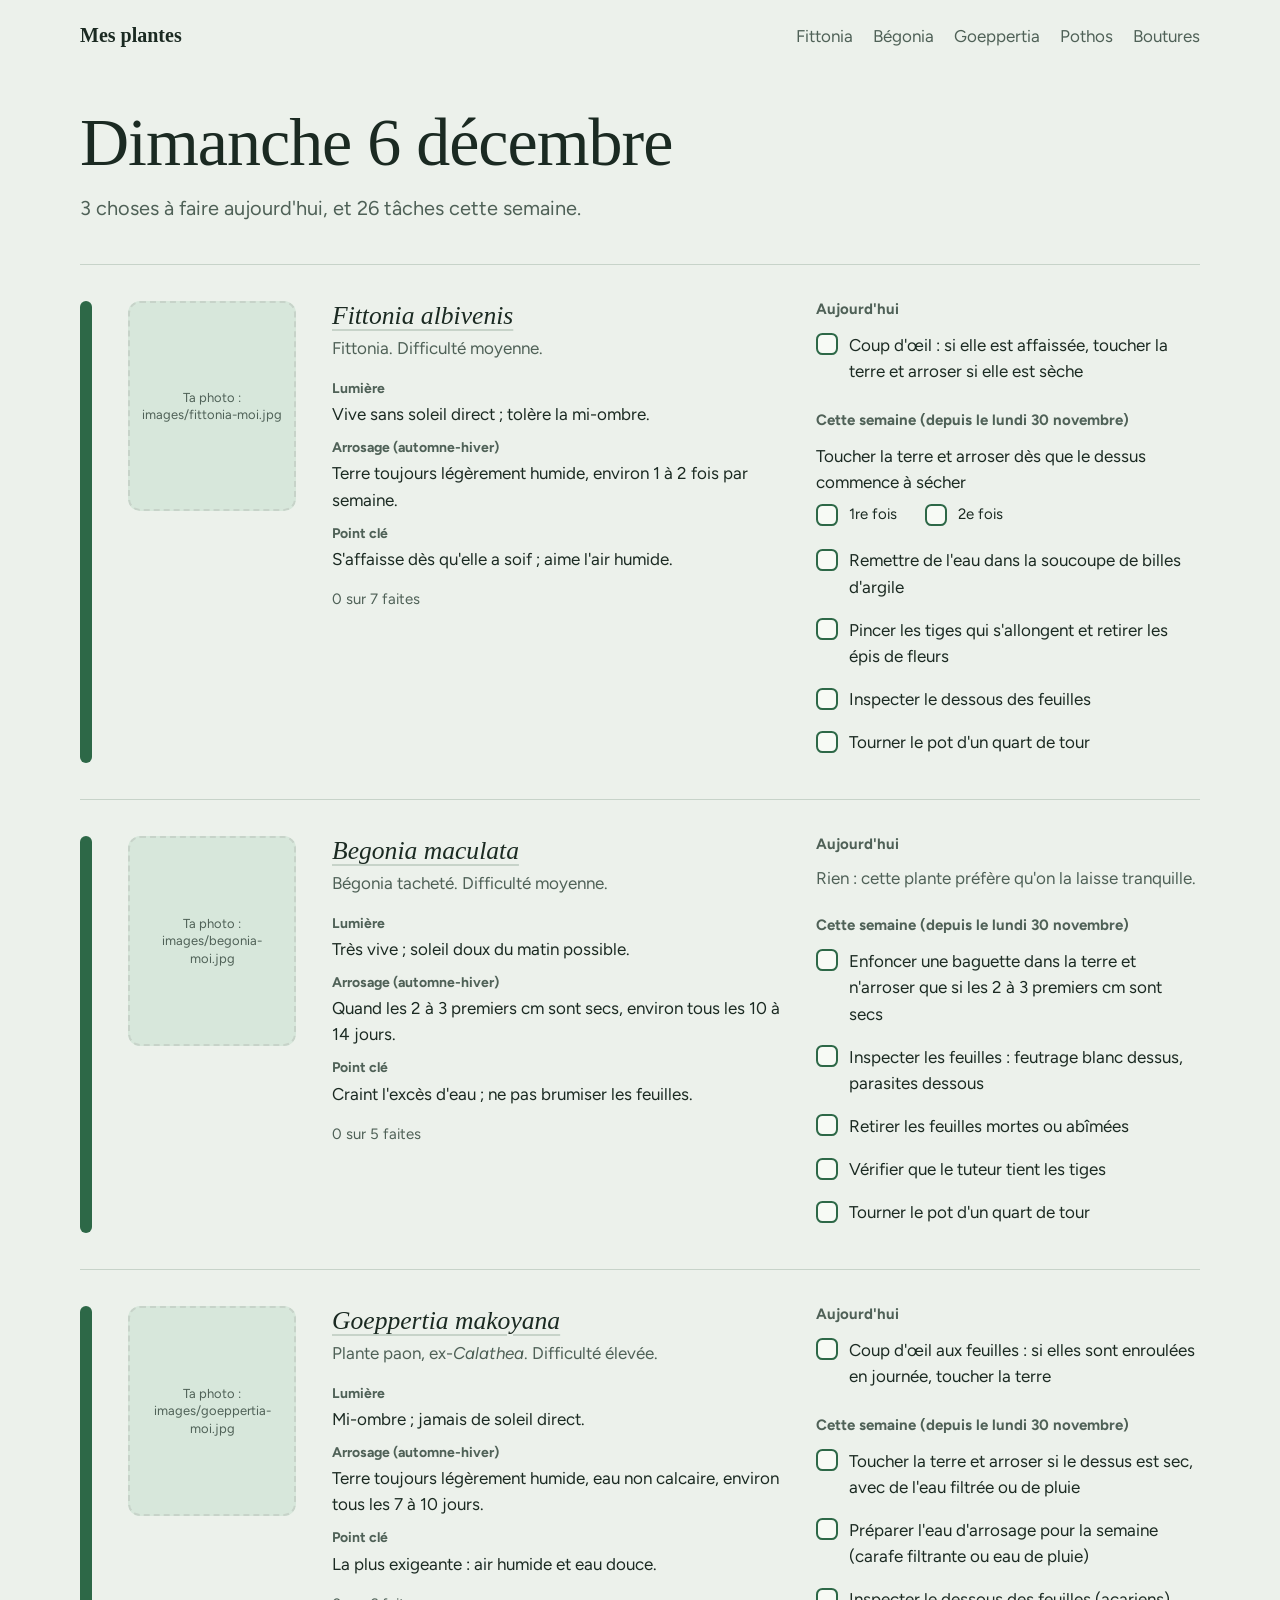
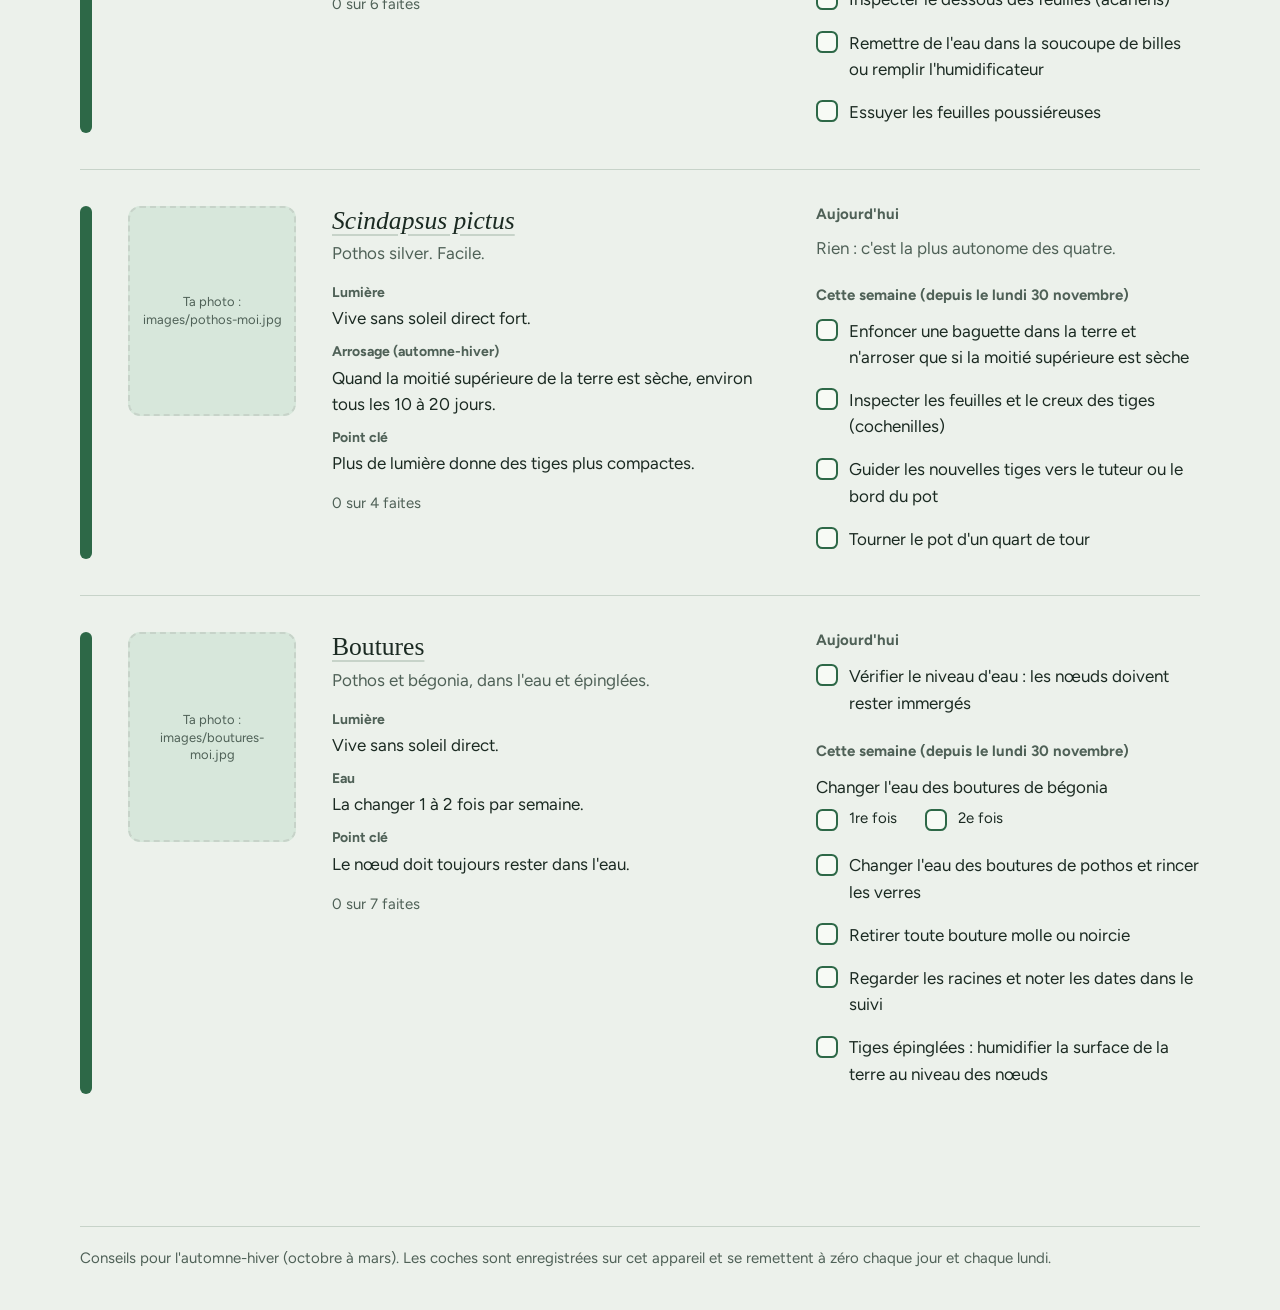
==== index.html @ 11775e87 "Add files via upload" ====
<!doctype html>
<html lang="fr">
<head>
  <meta charset="utf-8">
  <meta name="viewport" content="width=device-width, initial-scale=1">
  <title>Mes plantes</title>
  <meta name="description" content="Ce dont chaque plante a besoin, et ce qu'il y a à faire cette semaine.">
  <link rel="icon" href="favicon.svg" type="image/svg+xml">
  <link rel="preconnect" href="https://fonts.googleapis.com">
  <link rel="preconnect" href="https://fonts.gstatic.com" crossorigin>
  <link rel="stylesheet" href="https://fonts.googleapis.com/css2?family=Figtree:ital,wght@0,400;0,600;0,700;1,400family=Atkinson+Hyperlegible:ital,wght@0,400;0,700;1,400&family=Literatafamily=Literata:ital,opsz,wght@0,7..72,400..700;1,7..72,400..700&display=swap">
  <link rel="stylesheet" href="style.css">
</head>
<body>

  <header class="entete conteneur">
    <a class="marque" href="index.html">Mes plantes</a>
    <nav aria-label="Pages des plantes">
      <ul class="nav-plantes">
        <li><a href="fittonia.html">Fittonia</a></li>
        <li><a href="begonia.html">Bégonia</a></li>
        <li><a href="goeppertia.html">Goeppertia</a></li>
        <li><a href="pothos.html">Pothos</a></li>
        <li><a href="boutures.html">Boutures</a></li>
      </ul>
    </nav>
  </header>

  <main class="conteneur">

    <section class="aujourdhui" aria-labelledby="titre-jour">
      <h1 id="titre-jour" data-date>Aujourd'hui</h1>
      <p class="resume" data-resume>Ce dont chaque plante a besoin, et ce qu'il y a à faire cette semaine.</p>
      <p class="alerte-stockage" data-alerte-stockage hidden>
        Ce navigateur n'enregistre pas les coches : elles disparaîtront si tu recharges la page.
        Vérifie que tu n'es pas en navigation privée.
      </p>
    </section>

    <ol class="lignes" aria-label="Mes plantes">

      <!-- ===== Fittonia ===== -->
      <li class="ligne" id="fittonia">
        <div class="motif motif-fittonia" aria-hidden="true"></div>
        <figure class="photo ligne-photo">
          <div class="cadre" data-vide="Ta photo : images/fittonia-moi.jpg">
            <img src="images/fittonia-moi.jpg" alt="Ma Fittonia" loading="lazy"
                 onerror="if(!this.dataset.essai){this.dataset.essai='1';this.src='images/fittonia-internet.jpg';}else{this.closest('figure').classList.add('vide');}">
          </div>
        </figure>
        <div class="ligne-infos">
          <h2><a href="fittonia.html"><i>Fittonia albivenis</i></a></h2>
          <p class="ligne-sous-titre">Fittonia. Difficulté moyenne.</p>
          <dl class="consignes">
            <div><dt>Lumière</dt><dd>Vive sans soleil direct ; tolère la mi-ombre.</dd></div>
            <div><dt>Arrosage (automne-hiver)</dt><dd>Terre toujours légèrement humide, environ 1 à 2 fois par semaine.</dd></div>
            <div><dt>Point clé</dt><dd>S'affaisse dès qu'elle a soif ; aime l'air humide.</dd></div>
          </dl>
          <p class="ligne-progres" data-resume-plante="fittonia"></p>
        </div>
        <div class="ligne-taches" data-taches="fittonia" data-niveau="3"></div>
      </li>

      <!-- ===== Begonia maculata ===== -->
      <li class="ligne" id="begonia">
        <div class="motif motif-begonia" aria-hidden="true"></div>
        <figure class="photo ligne-photo">
          <div class="cadre" data-vide="Ta photo : images/begonia-moi.jpg">
            <img src="images/begonia-moi.jpg" alt="Mon Begonia maculata" loading="lazy"
                 onerror="if(!this.dataset.essai){this.dataset.essai='1';this.src='images/begonia-internet.jpg';}else{this.closest('figure').classList.add('vide');}">
          </div>
        </figure>
        <div class="ligne-infos">
          <h2><a href="begonia.html"><i>Begonia maculata</i></a></h2>
          <p class="ligne-sous-titre">Bégonia tacheté. Difficulté moyenne.</p>
          <dl class="consignes">
            <div><dt>Lumière</dt><dd>Très vive ; soleil doux du matin possible.</dd></div>
            <div><dt>Arrosage (automne-hiver)</dt><dd>Quand les 2 à 3 premiers cm sont secs, environ tous les 10 à 14 jours.</dd></div>
            <div><dt>Point clé</dt><dd>Craint l'excès d'eau ; ne pas brumiser les feuilles.</dd></div>
          </dl>
          <p class="ligne-progres" data-resume-plante="begonia"></p>
        </div>
        <div class="ligne-taches" data-taches="begonia" data-niveau="3"></div>
      </li>

      <!-- ===== Goeppertia makoyana ===== -->
      <li class="ligne" id="goeppertia">
        <div class="motif motif-goeppertia" aria-hidden="true"></div>
        <figure class="photo ligne-photo">
          <div class="cadre" data-vide="Ta photo : images/goeppertia-moi.jpg">
            <img src="images/goeppertia-moi.jpg" alt="Ma Goeppertia makoyana" loading="lazy"
                 onerror="if(!this.dataset.essai){this.dataset.essai='1';this.src='images/goeppertia-internet.jpg';}else{this.closest('figure').classList.add('vide');}">
          </div>
        </figure>
        <div class="ligne-infos">
          <h2><a href="goeppertia.html"><i>Goeppertia makoyana</i></a></h2>
          <p class="ligne-sous-titre">Plante paon, ex-<i>Calathea</i>. Difficulté élevée.</p>
          <dl class="consignes">
            <div><dt>Lumière</dt><dd>Mi-ombre ; jamais de soleil direct.</dd></div>
            <div><dt>Arrosage (automne-hiver)</dt><dd>Terre toujours légèrement humide, eau non calcaire, environ tous les 7 à 10 jours.</dd></div>
            <div><dt>Point clé</dt><dd>La plus exigeante : air humide et eau douce.</dd></div>
          </dl>
          <p class="ligne-progres" data-resume-plante="goeppertia"></p>
        </div>
        <div class="ligne-taches" data-taches="goeppertia" data-niveau="3"></div>
      </li>

      <!-- ===== Pothos silver ===== -->
      <li class="ligne" id="pothos">
        <div class="motif motif-pothos" aria-hidden="true"></div>
        <figure class="photo ligne-photo">
          <div class="cadre" data-vide="Ta photo : images/pothos-moi.jpg">
            <img src="images/pothos-moi.jpg" alt="Mon pothos silver" loading="lazy"
                 onerror="if(!this.dataset.essai){this.dataset.essai='1';this.src='images/pothos-internet.jpg';}else{this.closest('figure').classList.add('vide');}">
          </div>
        </figure>
        <div class="ligne-infos">
          <h2><a href="pothos.html"><i>Scindapsus pictus</i></a></h2>
          <p class="ligne-sous-titre">Pothos silver. Facile.</p>
          <dl class="consignes">
            <div><dt>Lumière</dt><dd>Vive sans soleil direct fort.</dd></div>
            <div><dt>Arrosage (automne-hiver)</dt><dd>Quand la moitié supérieure de la terre est sèche, environ tous les 10 à 20 jours.</dd></div>
            <div><dt>Point clé</dt><dd>Plus de lumière donne des tiges plus compactes.</dd></div>
          </dl>
          <p class="ligne-progres" data-resume-plante="pothos"></p>
        </div>
        <div class="ligne-taches" data-taches="pothos" data-niveau="3"></div>
      </li>

      <!-- ===== Boutures ===== -->
      <li class="ligne" id="boutures">
        <div class="motif motif-boutures" aria-hidden="true"></div>
        <figure class="photo ligne-photo">
          <div class="cadre" data-vide="Ta photo : images/boutures-moi.jpg">
            <img src="images/boutures-moi.jpg" alt="Mes boutures dans l'eau" loading="lazy"
                 onerror="this.closest('figure').classList.add('vide');">
          </div>
        </figure>
        <div class="ligne-infos">
          <h2><a href="boutures.html">Boutures</a></h2>
          <p class="ligne-sous-titre">Pothos et bégonia, dans l'eau et épinglées.</p>
          <dl class="consignes">
            <div><dt>Lumière</dt><dd>Vive sans soleil direct.</dd></div>
            <div><dt>Eau</dt><dd>La changer 1 à 2 fois par semaine.</dd></div>
            <div><dt>Point clé</dt><dd>Le nœud doit toujours rester dans l'eau.</dd></div>
          </dl>
          <p class="ligne-progres" data-resume-plante="boutures"></p>
        </div>
        <div class="ligne-taches" data-taches="boutures" data-niveau="3"></div>
      </li>

    </ol>

    <footer class="pied">
      Conseils pour l'automne-hiver (octobre à mars). Les coches sont enregistrées sur cet appareil
      et se remettent à zéro chaque jour et chaque lundi.
    </footer>
  </main>

  <script src="taches.js"></script>
  <script src="app.js"></script>
</body>
</html>
---- style.css ----
/* ==========================================================
   Mes plantes — feuille de style commune à toutes les pages
   ========================================================== */

*,
*::before,
*::after {
  box-sizing: border-box;
}

:root {
  --fond: #ecf1eb;
  --surface: #f7faf5;
  --encre: #1b2a22;
  --encre-douce: #4f6157;
  --ligne: #c7d3c9;
  --feuille: #2d6847;
  --feuille-pale: #d7e7db;
  --alerte: #8a5d0b;
  --titre: "Literata", Georgia, "Times New Roman", serif;
  --texte: "Figtree", system-ui, -apple-system, "Segoe UI", sans-serif;
  --largeur: 74rem;
  color-scheme: light;
}

@media (prefers-color-scheme: dark) {
  :root {
    --fond: #111a15;
    --surface: #18231d;
    --encre: #e0e8e2;
    --encre-douce: #a2b3a8;
    --ligne: #2b3a31;
    --feuille: #82c59e;
    --feuille-pale: #1e3428;
    --alerte: #e2b65c;
    color-scheme: dark;
  }
}

html {
  -webkit-text-size-adjust: 100%;
}

body {
  margin: 0;
  background: var(--fond);
  color: var(--encre);
  font-family: var(--texte);
  font-size: 1.0625rem;
  line-height: 1.55;
}

img {
  display: block;
  max-width: 100%;
}

a {
  color: var(--feuille);
  text-underline-offset: 0.18em;
}

a:hover {
  text-decoration-thickness: 2px;
}

:focus-visible {
  outline: 3px solid var(--feuille);
  outline-offset: 3px;
  border-radius: 4px;
}

h1,
h2,
h3 {
  margin: 0;
  font-family: var(--titre);
  font-weight: 600;
  line-height: 1.15;
}

p {
  margin: 0;
}

.conteneur {
  max-width: var(--largeur);
  margin: 0 auto;
  padding: 0 1rem;
}

@media (min-width: 40rem) {
  .conteneur {
    padding: 0 2rem;
  }
}

.visuellement-cache {
  position: absolute;
  width: 1px;
  height: 1px;
  overflow: hidden;
  clip: rect(0 0 0 0);
  clip-path: inset(50%);
  white-space: nowrap;
}

/* ---------- Motifs de feuilles ---------- */

.motif {
  background-color: var(--feuille);
  background-repeat: repeat;
}

.motif-fittonia { background-image: url("motifs/fittonia.svg"); }
.motif-begonia { background-image: url("motifs/begonia.svg"); }
.motif-goeppertia { background-image: url("motifs/goeppertia.svg"); }
.motif-pothos { background-image: url("motifs/pothos.svg"); }
.motif-boutures { background-image: url("motifs/boutures.svg"); }

/* ---------- En-tête ---------- */

.entete {
  display: flex;
  flex-wrap: wrap;
  align-items: baseline;
  justify-content: space-between;
  gap: 0.75rem 2rem;
  padding-top: 1.25rem;
  padding-bottom: 1.25rem;
}

.marque {
  font-family: var(--titre);
  font-size: 1.25rem;
  font-weight: 600;
  color: var(--encre);
  text-decoration: none;
}

.nav-plantes {
  display: flex;
  flex-wrap: wrap;
  gap: 0.25rem 1.25rem;
  margin: 0;
  padding: 0;
  list-style: none;
}

.nav-plantes a {
  color: var(--encre-douce);
  text-decoration: none;
  padding: 0.25rem 0;
}

.nav-plantes a:hover {
  color: var(--encre);
  text-decoration: underline;
}

.nav-plantes a[aria-current="page"] {
  color: var(--encre);
  font-weight: 700;
  text-decoration: underline;
  text-decoration-color: var(--feuille);
  text-decoration-thickness: 2px;
}

/* ---------- Accueil : la journée ---------- */

.aujourdhui {
  padding: 2rem 0 2.5rem;
}

.aujourdhui h1 {
  font-size: clamp(2.4rem, 7vw, 4.25rem);
  font-weight: 500;
  letter-spacing: -0.015em;
}

.resume {
  max-width: 36rem;
  margin-top: 0.75rem;
  font-size: 1.25rem;
  color: var(--encre-douce);
}

.alerte-stockage {
  max-width: 40rem;
  margin-top: 1rem;
  color: var(--alerte);
}

/* ---------- Accueil : une ligne par plante ---------- */

.lignes {
  margin: 0;
  padding: 0 0 3rem;
  list-style: none;
}

.ligne {
  display: grid;
  grid-template-columns: 6.5rem minmax(0, 1fr);
  grid-template-areas:
    "motif motif"
    "photo infos"
    "taches taches";
  gap: 1rem 1.25rem;
  padding: 0 0 2.25rem;
}

.ligne + .ligne {
  padding-top: 0;
}

.ligne .motif {
  grid-area: motif;
  height: 0.9rem;
  border-radius: 0.3rem;
}

.ligne-photo {
  grid-area: photo;
  align-self: start;
}

.ligne-infos {
  grid-area: infos;
}

.ligne-taches {
  grid-area: taches;
}

.ligne h2 {
  font-size: 1.6rem;
  font-weight: 500;
}

.ligne h2 a {
  color: var(--encre);
  text-decoration-color: var(--ligne);
  text-decoration-thickness: 2px;
}

.ligne h2 a:hover {
  text-decoration-color: var(--feuille);
}

.ligne-sous-titre {
  margin-top: 0.3rem;
  color: var(--encre-douce);
}

.consignes {
  display: grid;
  gap: 0.6rem;
  margin: 1rem 0 0;
}

.consignes div {
  display: grid;
  gap: 0.1rem;
}

.consignes dt {
  font-size: 0.875rem;
  font-weight: 700;
  color: var(--encre-douce);
}

.consignes dd {
  margin: 0;
}

.ligne-progres {
  display: inline-block;
  margin-top: 1rem;
  font-size: 0.9375rem;
  color: var(--encre-douce);
}

.ligne-progres.est-complet {
  color: var(--feuille);
  font-weight: 700;
}

@media (min-width: 48rem) {
  .ligne {
    grid-template-columns: 0.75rem 9rem minmax(0, 1fr);
    grid-template-areas:
      "motif photo infos"
      "motif photo taches";
    gap: 1.25rem 1.75rem;
    padding: 2.25rem 0;
    border-top: 1px solid var(--ligne);
  }

  .ligne + .ligne {
    padding-top: 2.25rem;
  }

  .ligne .motif {
    height: auto;
    border-radius: 0.375rem;
  }
}

@media (min-width: 68rem) {
  .ligne {
    grid-template-columns: 0.75rem 10.5rem minmax(0, 1fr) minmax(19rem, 24rem);
    grid-template-areas: "motif photo infos taches";
    gap: 2.25rem;
  }

  .consignes {
    max-width: 34rem;
  }
}

/* ---------- Photos ---------- */

.photo {
  margin: 0;
}

.cadre {
  position: relative;
  overflow: hidden;
  aspect-ratio: 4 / 5;
  border-radius: 0.75rem;
  background: var(--feuille-pale);
}

.cadre img {
  width: 100%;
  height: 100%;
  object-fit: cover;
}

.photo.vide .cadre img {
  display: none;
}

.photo.vide .cadre::after {
  content: attr(data-vide);
  position: absolute;
  inset: 0;
  display: grid;
  place-items: center;
  padding: 0.75rem;
  border: 2px dashed var(--ligne);
  border-radius: inherit;
  font-size: 0.8125rem;
  line-height: 1.35;
  text-align: center;
  color: var(--encre-douce);
  overflow-wrap: anywhere;
}

.photo figcaption {
  margin-top: 0.5rem;
  font-size: 0.875rem;
  color: var(--encre-douce);
}

.photo.vide .credit {
  display: none;
}

/* ---------- Todo lists ---------- */

.taches-groupe + .taches-groupe {
  margin-top: 1.25rem;
}

.taches-titre {
  margin-bottom: 0.4rem;
  font-family: var(--texte);
  font-size: 0.9375rem;
  font-weight: 700;
  color: var(--encre-douce);
}

.taches-vide {
  padding: 0.35rem 0;
  color: var(--encre-douce);
}

.taches-liste {
  display: grid;
  gap: 0.15rem;
  margin: 0;
  padding: 0;
  list-style: none;
}

.tache {
  position: relative;
  display: flex;
  align-items: flex-start;
  gap: 0.7rem;
  margin: 0 -0.5rem;
  padding: 0.45rem 0.5rem;
  border-radius: 0.5rem;
  cursor: pointer;
}

.tache:hover {
  background: var(--feuille-pale);
}

.tache input {
  position: absolute;
  opacity: 0;
  width: 1px;
  height: 1px;
  margin: 0;
}

.case {
  flex: none;
  display: grid;
  place-items: center;
  width: 1.375rem;
  height: 1.375rem;
  margin-top: 0.08rem;
  border: 2px solid var(--feuille);
  border-radius: 0.4rem;
  background: var(--surface);
  transition: background-color 0.15s ease;
}

.case::after {
  content: "";
  width: 0.375rem;
  height: 0.7rem;
  margin-top: -0.15rem;
  border: solid var(--surface);
  border-width: 0 0.17rem 0.17rem 0;
  transform: rotate(45deg) scale(0);
  transition: transform 0.15s ease;
}

.tache input:checked + .case {
  background: var(--feuille);
}

.tache input:checked + .case::after {
  transform: rotate(45deg) scale(1);
}

.tache input:focus-visible + .case {
  outline: 3px solid var(--feuille);
  outline-offset: 2px;
}

.tache input:checked ~ .tache-texte {
  color: var(--encre-douce);
  text-decoration: line-through;
  text-decoration-color: var(--feuille);
}

.tache-multiple {
  padding: 0.45rem 0;
}

.tache-multiple > .tache-texte {
  display: block;
}

.tache-fois {
  display: flex;
  flex-wrap: wrap;
  gap: 0.25rem 1.25rem;
  margin-top: 0.15rem;
}

.tache-pastille {
  margin: 0;
  padding: 0.3rem 0.5rem 0.3rem 0;
}

.tache-pastille .tache-texte {
  font-size: 0.9375rem;
}

/* ---------- Page d'une plante ---------- */

.bandeau {
  height: clamp(4.5rem, 12vw, 8rem);
}

.titre-plante {
  padding: 2rem 0 2rem;
}

.titre-plante h1 {
  font-size: clamp(2.25rem, 6.5vw, 3.75rem);
  font-weight: 500;
  letter-spacing: -0.015em;
}

.nom-commun {
  margin-top: 0.4rem;
  font-family: var(--titre);
  font-size: 1.3rem;
  color: var(--encre-douce);
}

.chapeau {
  max-width: 40rem;
  margin-top: 1rem;
  font-size: 1.1875rem;
}

.plante-haut {
  display: grid;
  gap: 2rem;
}

.plante-photos {
  display: grid;
  grid-template-columns: 1fr 1fr;
  gap: 1rem;
  align-self: start;
}

.plante-fiche {
  display: grid;
  gap: 2.25rem;
}

.plante-fiche h2,
.section h2 {
  font-size: 1.6rem;
  font-weight: 500;
}

.fiche {
  margin: 0.9rem 0 0;
}

.fiche div {
  display: grid;
  gap: 0.15rem;
  padding: 0.7rem 0;
  border-top: 1px solid var(--ligne);
}

.fiche dt {
  font-weight: 700;
  color: var(--encre-douce);
}

.fiche dd {
  margin: 0;
  max-width: 40rem;
}

@media (min-width: 40rem) {
  .fiche div {
    grid-template-columns: 9.5rem minmax(0, 1fr);
    gap: 1rem;
  }
}

@media (min-width: 60rem) {
  .plante-haut {
    grid-template-columns: minmax(0, 5fr) minmax(0, 7fr);
    gap: 3rem;
  }

  .plante-photos {
    position: sticky;
    top: 1.5rem;
    grid-template-columns: 1fr;
  }
}

.section {
  margin-top: 3.5rem;
}

.section-note {
  max-width: 40rem;
  margin-top: 0.4rem;
  color: var(--encre-douce);
}

.colonnes-taches {
  margin-top: 1.25rem;
}

@media (min-width: 48rem) {
  .colonnes-taches {
    display: grid;
    grid-template-columns: minmax(0, 1fr) minmax(0, 2fr);
    gap: 2.5rem;
  }

  .colonnes-taches .taches-groupe + .taches-groupe {
    margin-top: 0;
  }
}

/* ---------- Problèmes fréquents (toggle) ---------- */

.problemes {
  margin-top: 3.5rem;
  border-top: 1px solid var(--ligne);
  border-bottom: 1px solid var(--ligne);
}

.problemes summary {
  display: flex;
  align-items: center;
  justify-content: space-between;
  gap: 1rem;
  padding: 1.1rem 0;
  cursor: pointer;
  list-style: none;
}

.problemes summary::-webkit-details-marker {
  display: none;
}

.problemes summary h2 {
  font-size: 1.6rem;
  font-weight: 500;
}

.problemes-compte {
  color: var(--encre-douce);
  font-family: var(--texte);
  font-size: 1rem;
  font-weight: 400;
}

.chevron {
  flex: none;
  width: 0.75rem;
  height: 0.75rem;
  margin-right: 0.25rem;
  border: solid var(--encre);
  border-width: 0 2px 2px 0;
  transform: rotate(45deg);
  transition: transform 0.2s ease;
}

.problemes[open] .chevron {
  transform: rotate(-135deg);
}

.problemes-liste {
  display: grid;
  gap: 0;
  padding-bottom: 1.5rem;
}

.probleme {
  padding: 1.1rem 0;
  border-top: 1px solid var(--ligne);
}

.probleme h3 {
  font-family: var(--texte);
  font-size: 1.0625rem;
  font-weight: 700;
}

.probleme p {
  max-width: 44rem;
  margin-top: 0.35rem;
}

.etiquette {
  font-weight: 700;
  color: var(--alerte);
}

@media (min-width: 60rem) {
  .problemes-liste {
    grid-template-columns: 1fr 1fr;
    column-gap: 3rem;
  }
}

/* ---------- Boutures ---------- */

.etapes {
  display: grid;
  gap: 0.9rem;
  max-width: 44rem;
  margin: 1rem 0 0;
  padding-left: 1.4rem;
}

.etapes li::marker {
  font-family: var(--titre);
  font-weight: 600;
  color: var(--feuille);
}

.suivi-liste {
  display: grid;
  gap: 1rem;
  margin-top: 1rem;
}

.suivi-bouture {
  margin: 0;
  padding: 1rem 0 0.25rem;
  border: 0;
  border-top: 1px solid var(--ligne);
}

.suivi-bouture legend {
  float: left;
  width: 100%;
  padding: 0;
  margin-bottom: 0.6rem;
  font-weight: 700;
}

.suivi-champs {
  clear: both;
  display: grid;
  gap: 0.6rem 1.25rem;
}

@media (min-width: 30rem) {
  .suivi-champs {
    grid-template-columns: repeat(auto-fill, minmax(10.5rem, 1fr));
  }
}

.suivi-champs label {
  display: grid;
  gap: 0.2rem;
  font-size: 0.9375rem;
  color: var(--encre-douce);
}

.suivi-champs input {
  width: 100%;
  min-height: 2.5rem;
  padding: 0.35rem 0.5rem;
  border: 1px solid var(--ligne);
  border-radius: 0.5rem;
  background: var(--surface);
  color: var(--encre);
  font: inherit;
}

.suivi-destination {
  margin-top: 0.6rem;
  font-size: 0.9375rem;
  color: var(--encre-douce);
}

/* ---------- Sources et pied de page ---------- */

.sources {
  margin-top: 3rem;
  font-size: 0.9375rem;
  color: var(--encre-douce);
}

.sources h2 {
  font-family: var(--texte);
  font-size: 1rem;
  font-weight: 700;
}

.sources ul {
  margin: 0.5rem 0 0;
  padding-left: 1.1rem;
}

.pied {
  margin-top: 3rem;
  padding-top: 1.25rem;
  padding-bottom: 2.5rem;
  border-top: 1px solid var(--ligne);
  font-size: 0.9375rem;
  color: var(--encre-douce);
}

@media (prefers-reduced-motion: reduce) {
  .case,
  .case::after,
  .chevron {
    transition: none;
  }
}
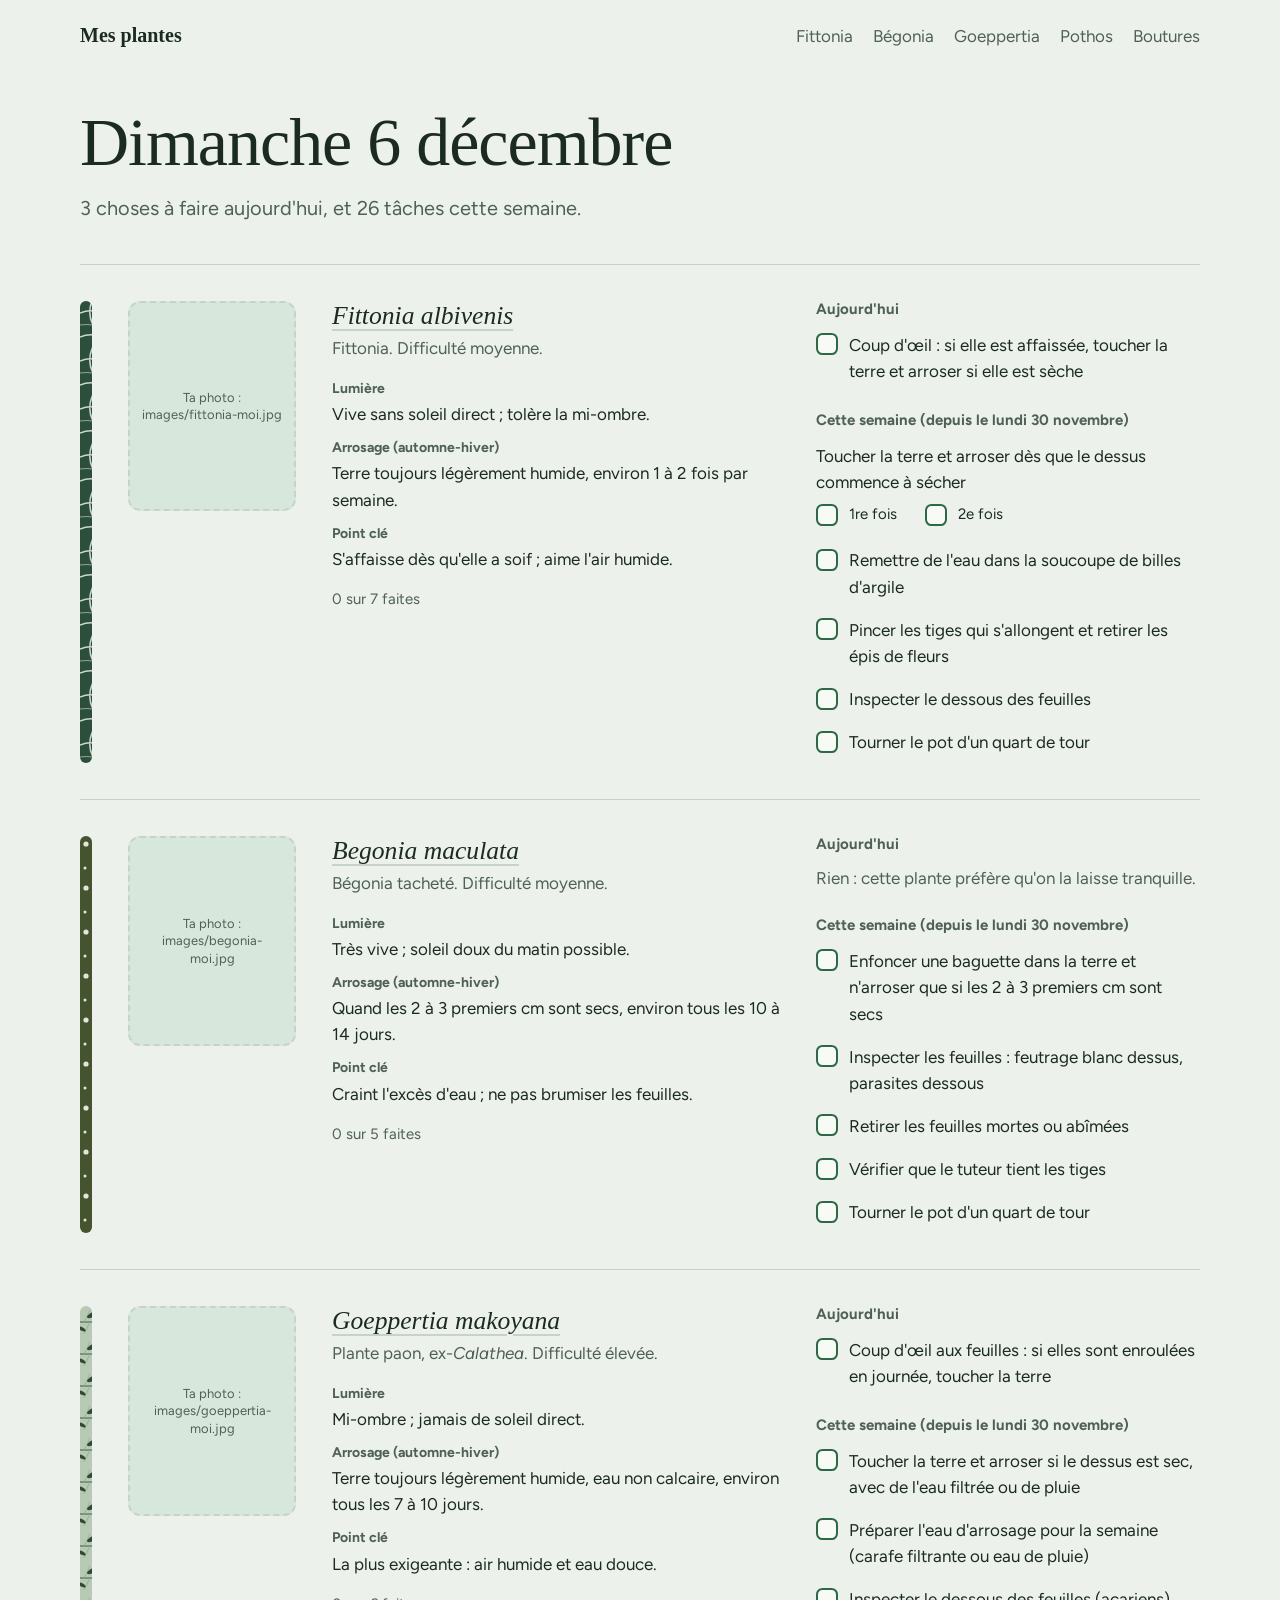
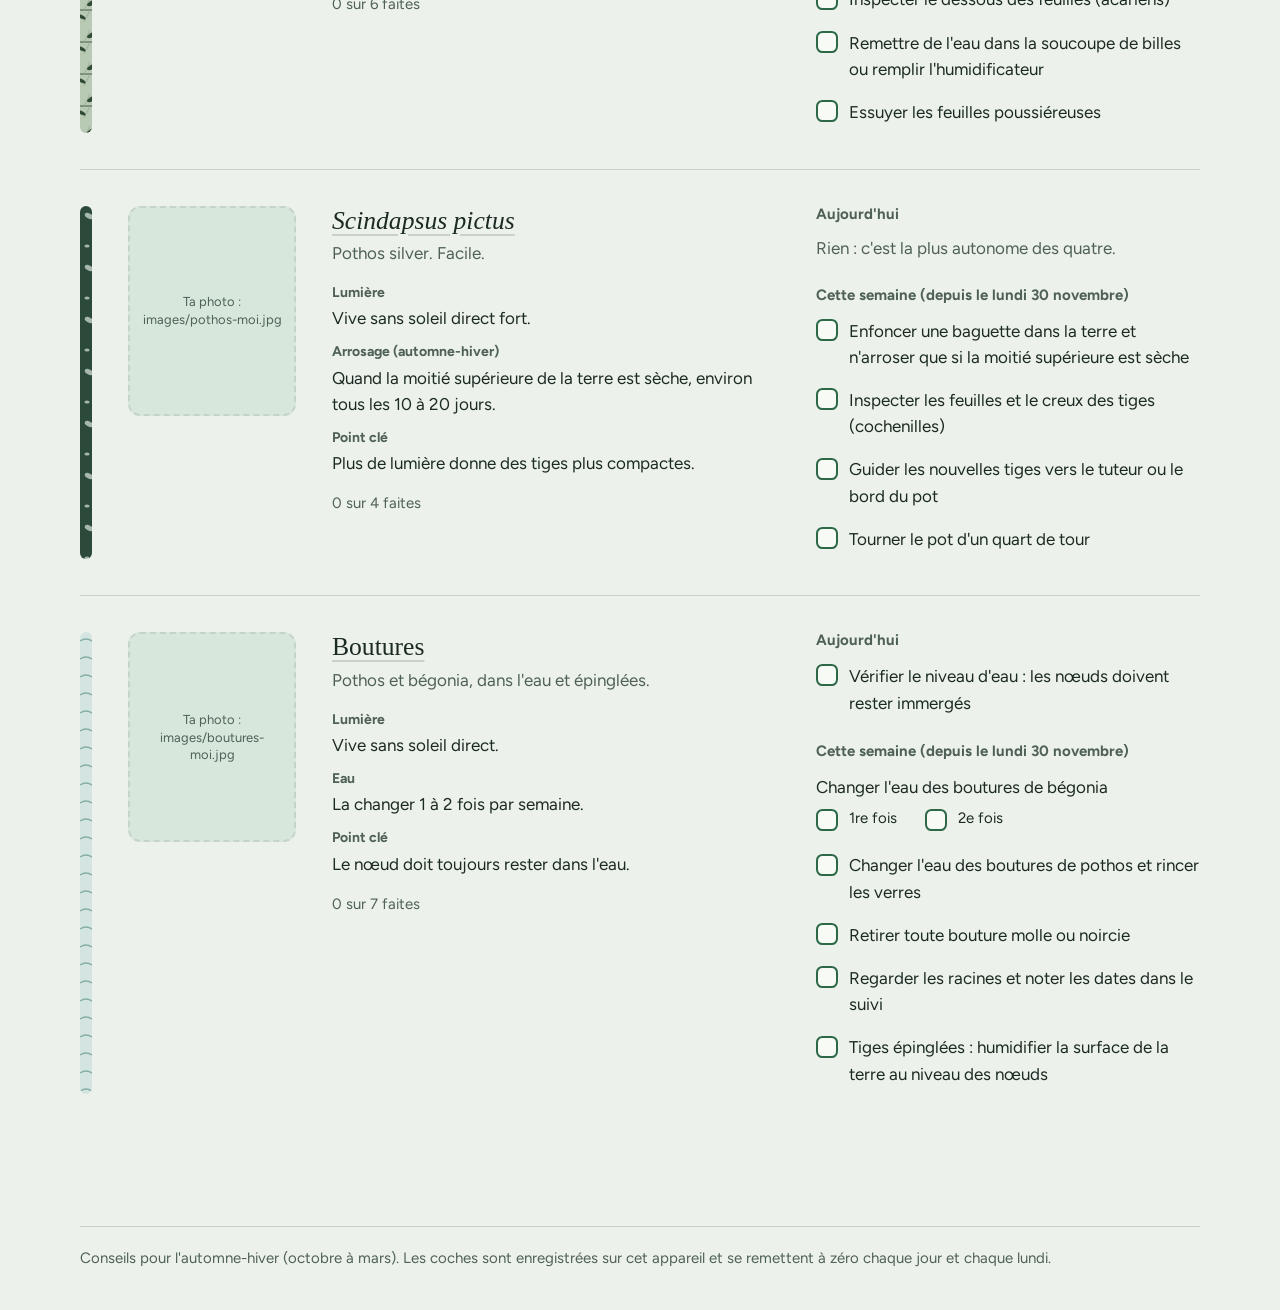
==== commit 268378f1: "Update index.html" ====
--- a/index.html
+++ b/index.html
@@ -3,7 +3,7 @@
 <head>
   <meta charset="utf-8">
   <meta name="viewport" content="width=device-width, initial-scale=1">
-  <title>Mes plantes</title>
+  <title>You grow girl</title>
   <meta name="description" content="Ce dont chaque plante a besoin, et ce qu'il y a à faire cette semaine.">
   <link rel="icon" href="favicon.svg" type="image/svg+xml">
   <link rel="preconnect" href="https://fonts.googleapis.com">
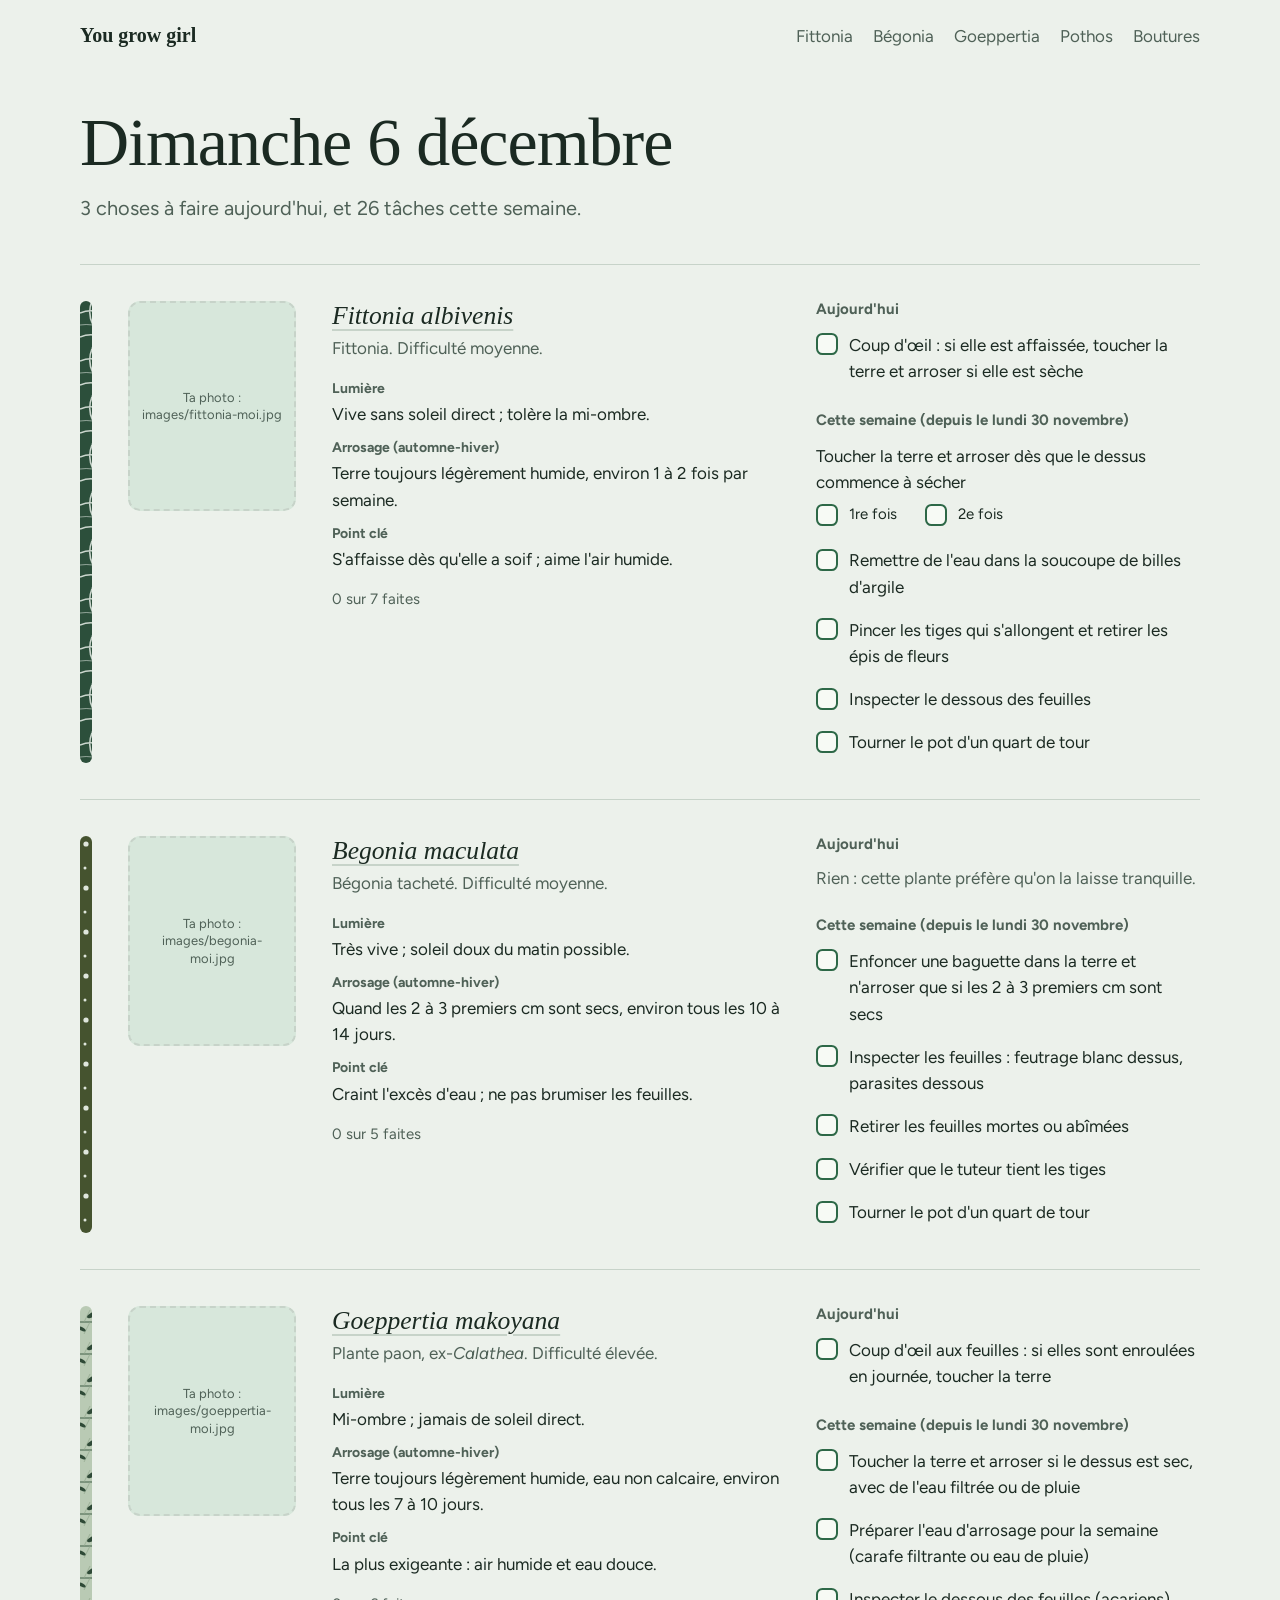
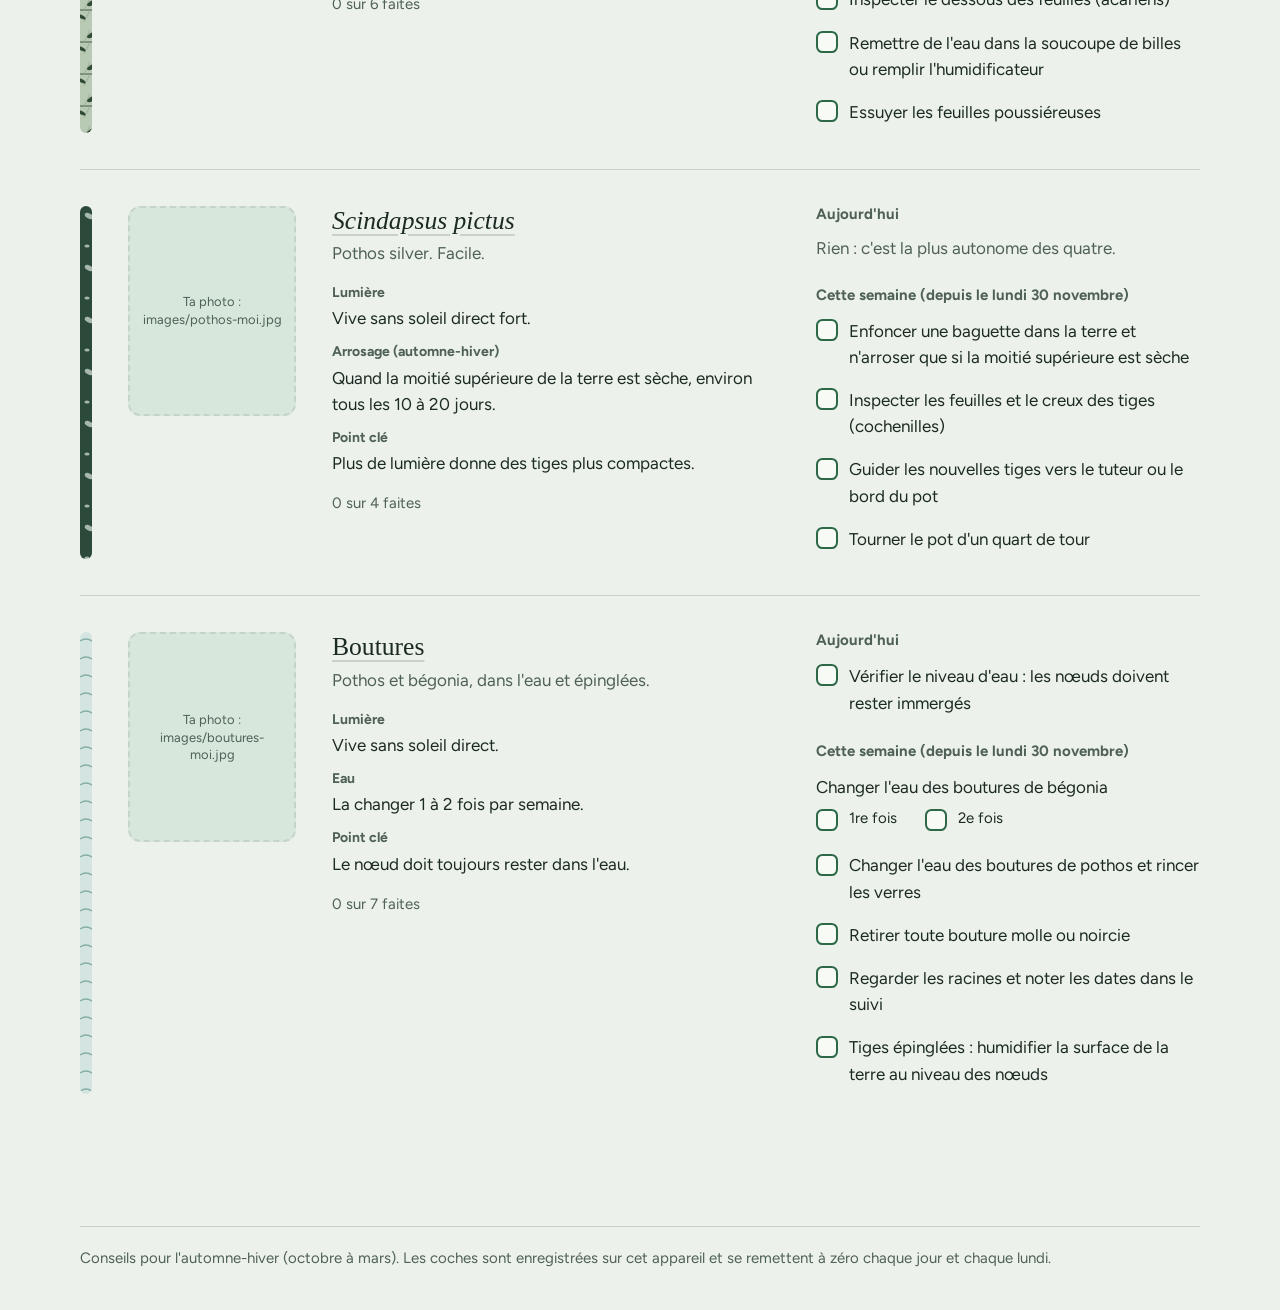
==== commit 7605efda: "Update index.html" ====
--- a/index.html
+++ b/index.html
@@ -14,7 +14,7 @@
 <body>
 
   <header class="entete conteneur">
-    <a class="marque" href="index.html">Mes plantes</a>
+    <a class="marque" href="index.html">You grow girl</a>
     <nav aria-label="Pages des plantes">
       <ul class="nav-plantes">
         <li><a href="fittonia.html">Fittonia</a></li>
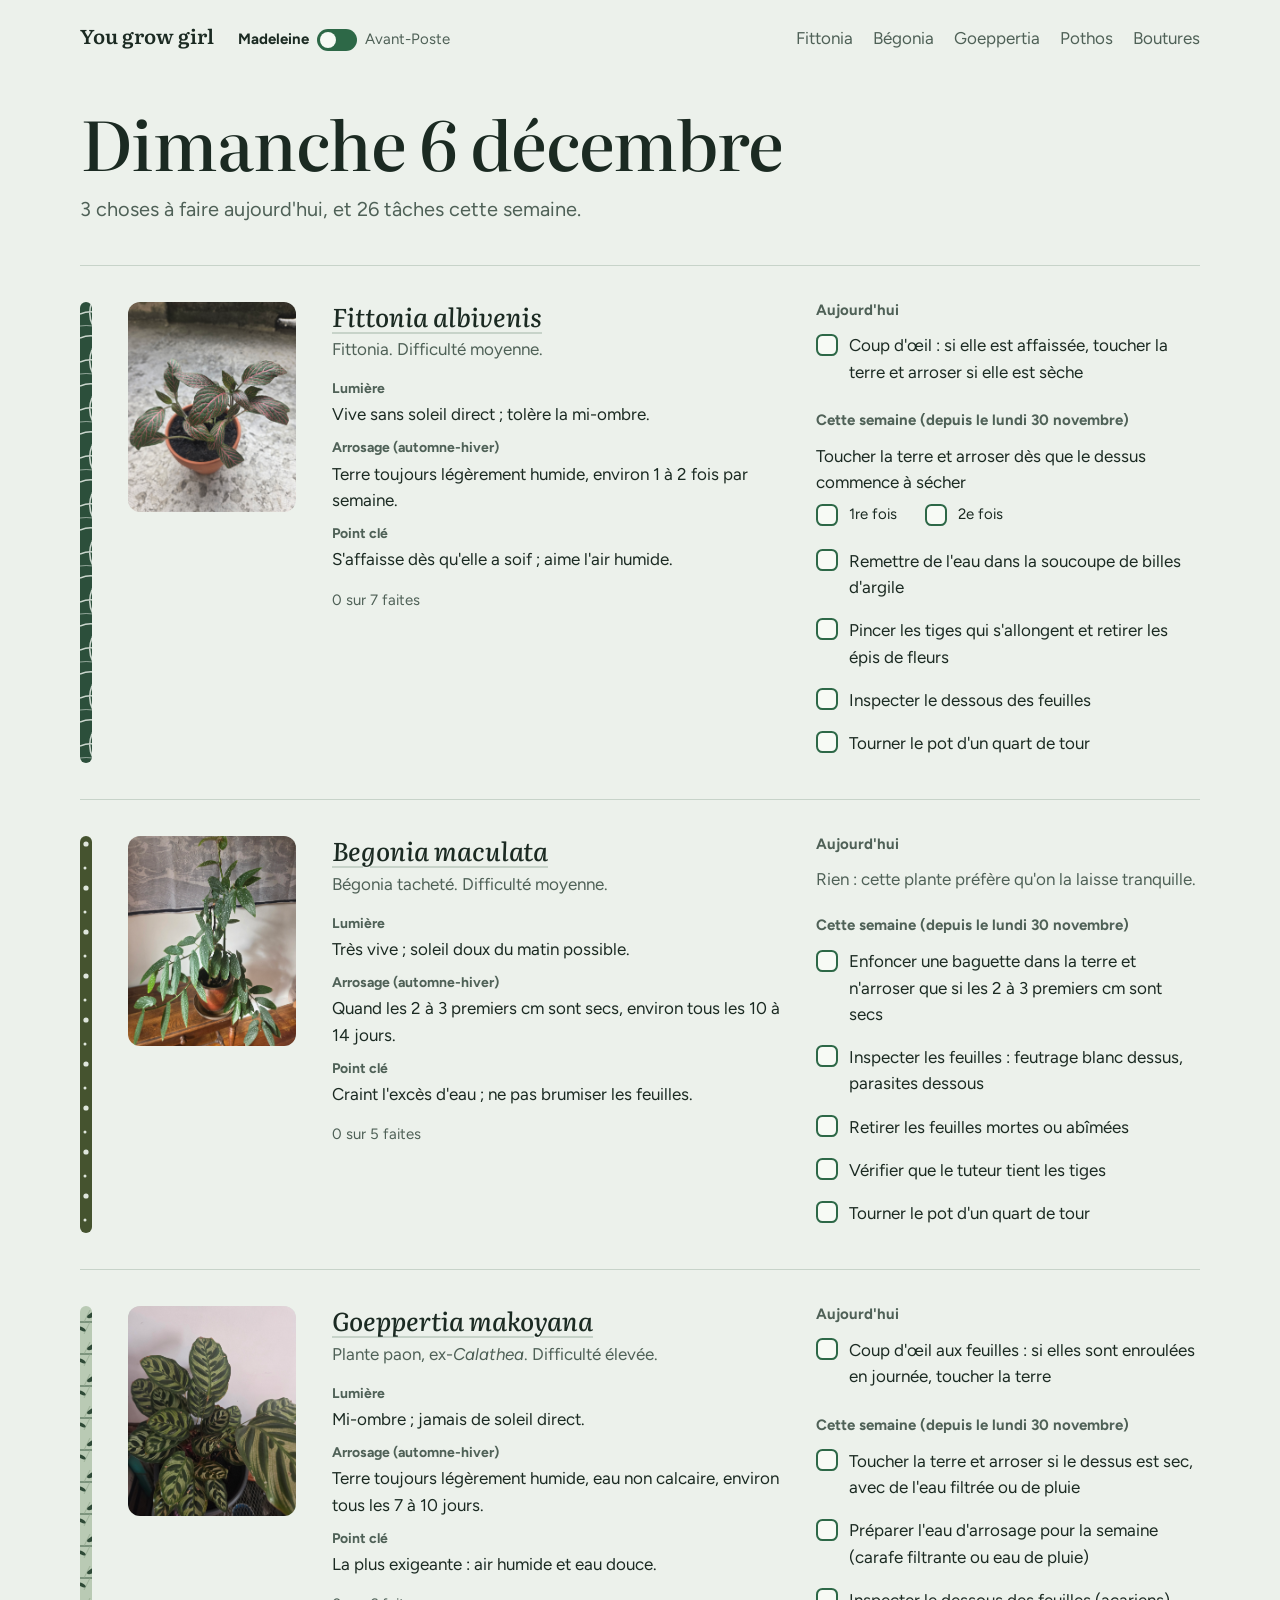
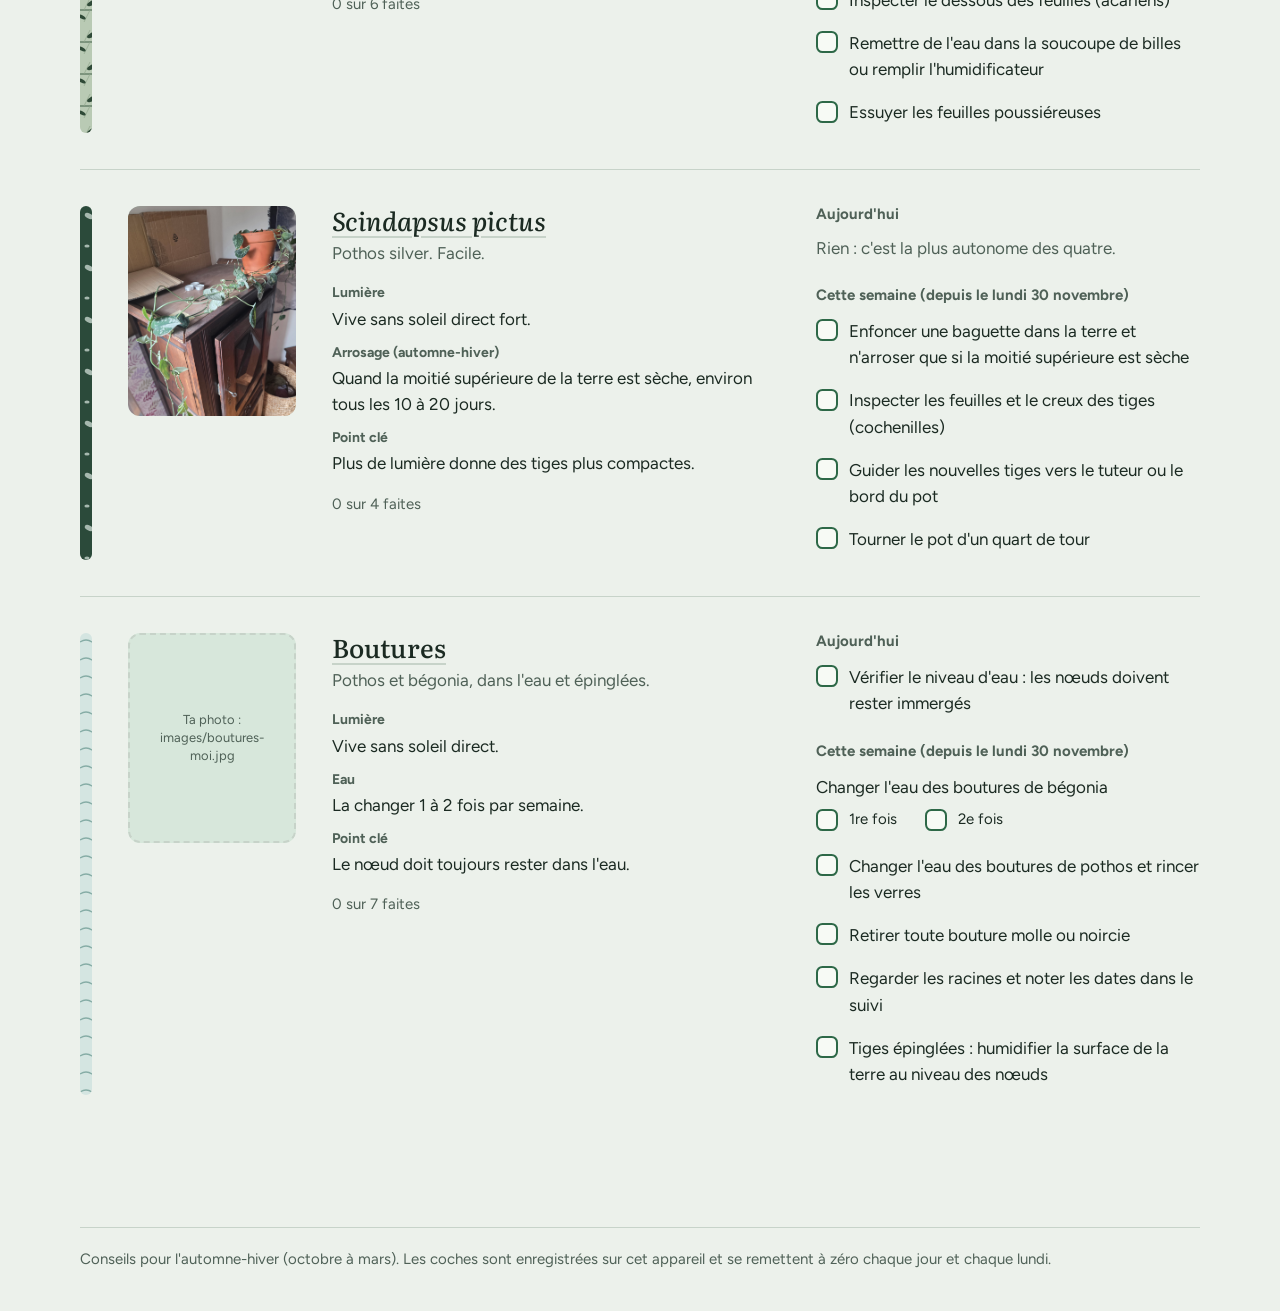
==== commit feb4496c: "Add files via upload" ====
--- a/index.html
+++ b/index.html
@@ -8,13 +8,20 @@
   <link rel="icon" href="favicon.svg" type="image/svg+xml">
   <link rel="preconnect" href="https://fonts.googleapis.com">
   <link rel="preconnect" href="https://fonts.gstatic.com" crossorigin>
-  <link rel="stylesheet" href="https://fonts.googleapis.com/css2?family=Figtree:ital,wght@0,400;0,600;0,700;1,400family=Atkinson+Hyperlegible:ital,wght@0,400;0,700;1,400&family=Literatafamily=Literata:ital,opsz,wght@0,7..72,400..700;1,7..72,400..700&display=swap">
+  <link rel="stylesheet" href="https://fonts.googleapis.com/css2?family=Figtree:ital,wght@0,400;0,600;0,700;1,400&family=Literata:ital,opsz,wght@0,7..72,400..700;1,7..72,400..700&display=swap">
   <link rel="stylesheet" href="style.css">
 </head>
 <body>
 
   <header class="entete conteneur">
-    <a class="marque" href="index.html">You grow girl</a>
+    <div class="entete-marque">
+      <a class="marque" href="index.html">You grow girl</a>
+      <a class="bascule" href="avant-poste/index.html" aria-label="Passer aux plantes de l'Avant-Poste">
+        <span class="bascule-nom est-actif">Madeleine</span>
+        <span class="bascule-rail" aria-hidden="true"><span class="bascule-bouton"></span></span>
+        <span class="bascule-nom">Avant-Poste</span>
+      </a>
+    </div>
     <nav aria-label="Pages des plantes">
       <ul class="nav-plantes">
         <li><a href="fittonia.html">Fittonia</a></li>
@@ -37,7 +44,7 @@
       </p>
     </section>
 
-    <ol class="lignes" aria-label="Mes plantes">
+    <ol class="lignes" aria-label="You grow girl">
 
       <!-- ===== Fittonia ===== -->
       <li class="ligne" id="fittonia">
--- a/style.css
+++ b/style.css
@@ -1,5 +1,5 @@
 /* ==========================================================
-   Mes plantes — feuille de style commune à toutes les pages
+   You grow girl — feuille de style commune à toutes les pages
    ========================================================== */
 
 *,
@@ -37,6 +37,31 @@
   }
 }
 
+/* Version Avant-Poste : même site, camaïeu de bleu.
+   Activée par <html data-version="avant-poste"> dans les pages du dossier avant-poste. */
+
+:root[data-version="avant-poste"] {
+  --fond: #ebf0f5;
+  --surface: #f6f9fb;
+  --encre: #1a2430;
+  --encre-douce: #4e5d6d;
+  --ligne: #c5d0dc;
+  --feuille: #2c5d8c;
+  --feuille-pale: #d6e3ef;
+}
+
+@media (prefers-color-scheme: dark) {
+  :root[data-version="avant-poste"] {
+    --fond: #10161d;
+    --surface: #17202a;
+    --encre: #dfe6ee;
+    --encre-douce: #a1afbf;
+    --ligne: #2a3644;
+    --feuille: #85b3e0;
+    --feuille-pale: #1c2c3e;
+  }
+}
+
 html {
   -webkit-text-size-adjust: 100%;
 }
@@ -118,6 +143,13 @@
 .motif-pothos { background-image: url("motifs/pothos.svg"); }
 .motif-boutures { background-image: url("motifs/boutures.svg"); }
 
+.motif-tradescantia-fluminensis { background-image: url("avant-poste/motifs/tradescantia-fluminensis.svg"); }
+.motif-tradescantia-pallida { background-image: url("avant-poste/motifs/tradescantia-pallida.svg"); }
+.motif-beaucarnea { background-image: url("avant-poste/motifs/beaucarnea.svg"); }
+.motif-dracaena { background-image: url("avant-poste/motifs/dracaena.svg"); }
+.motif-anthurium { background-image: url("avant-poste/motifs/anthurium.svg"); }
+.motif-yucca { background-image: url("avant-poste/motifs/yucca.svg"); }
+
 /* ---------- En-tête ---------- */
 
 .entete {
@@ -130,12 +162,75 @@
   padding-bottom: 1.25rem;
 }
 
+.entete-marque {
+  display: flex;
+  flex-wrap: wrap;
+  align-items: baseline;
+  gap: 0.5rem 1.5rem;
+}
+
 .marque {
   font-family: var(--titre);
   font-size: 1.25rem;
   font-weight: 600;
   color: var(--encre);
   text-decoration: none;
+}
+
+/* ---------- Bascule Madeleine / Avant-Poste ---------- */
+
+.bascule {
+  display: inline-flex;
+  align-items: center;
+  gap: 0.5rem;
+  margin: -0.35rem -0.6rem;
+  padding: 0.35rem 0.6rem;
+  border-radius: 999px;
+  font-size: 0.9375rem;
+  color: var(--encre-douce);
+  text-decoration: none;
+}
+
+.bascule:hover {
+  background: var(--feuille-pale);
+}
+
+.bascule-nom.est-actif {
+  color: var(--encre);
+  font-weight: 700;
+}
+
+.bascule-rail {
+  position: relative;
+  flex: none;
+  width: 2.5rem;
+  height: 1.375rem;
+  border-radius: 999px;
+  background: var(--feuille);
+}
+
+.bascule-bouton {
+  position: absolute;
+  top: 0.1875rem;
+  left: 0.1875rem;
+  width: 1rem;
+  height: 1rem;
+  border-radius: 50%;
+  background: var(--surface);
+  transition: transform 0.2s ease;
+}
+
+/* Au survol, le bouton glisse un peu vers l'autre côté. */
+.bascule:hover .bascule-bouton {
+  transform: translateX(0.25rem);
+}
+
+:root[data-version="avant-poste"] .bascule-bouton {
+  transform: translateX(1.125rem);
+}
+
+:root[data-version="avant-poste"] .bascule:hover .bascule-bouton {
+  transform: translateX(0.875rem);
 }
 
 .nav-plantes {
@@ -522,7 +617,7 @@
 
 .plante-photos {
   display: grid;
-  grid-template-columns: 1fr 1fr;
+  grid-template-columns: 1fr;
   gap: 1rem;
   align-self: start;
 }
@@ -789,10 +884,69 @@
   color: var(--encre-douce);
 }
 
+/* ---------- Encadré « À savoir » ---------- */
+
+.note {
+  max-width: 46rem;
+  margin-top: 2.5rem;
+  padding: 1rem 1.25rem;
+  border-left: 4px solid var(--alerte);
+  border-radius: 0 0.5rem 0.5rem 0;
+  background: var(--surface);
+}
+
+.note h2 {
+  font-family: var(--texte);
+  font-size: 1.0625rem;
+  font-weight: 700;
+}
+
+.note p {
+  margin-top: 0.5rem;
+}
+
+/* ---------- Avant-Poste : regrouper les plantes ---------- */
+
+.groupes {
+  display: grid;
+  gap: 1rem;
+  margin: 1.25rem 0 0;
+  padding: 0;
+  list-style: none;
+}
+
+@media (min-width: 48rem) {
+  .groupes {
+    grid-template-columns: repeat(2, minmax(0, 1fr));
+  }
+}
+
+.groupe {
+  padding: 1.1rem 1.25rem;
+  border: 1px solid var(--ligne);
+  border-radius: 0.75rem;
+  background: var(--surface);
+}
+
+.groupe h3 {
+  font-size: 1.2rem;
+  font-weight: 600;
+}
+
+.groupe-plantes {
+  margin-top: 0.3rem;
+  font-weight: 700;
+}
+
+.groupe p + p {
+  margin-top: 0.4rem;
+}
+
 @media (prefers-reduced-motion: reduce) {
   .case,
   .case::after,
-  .chevron {
+  .chevron,
+  .bascule-bouton {
     transition: none;
   }
 }
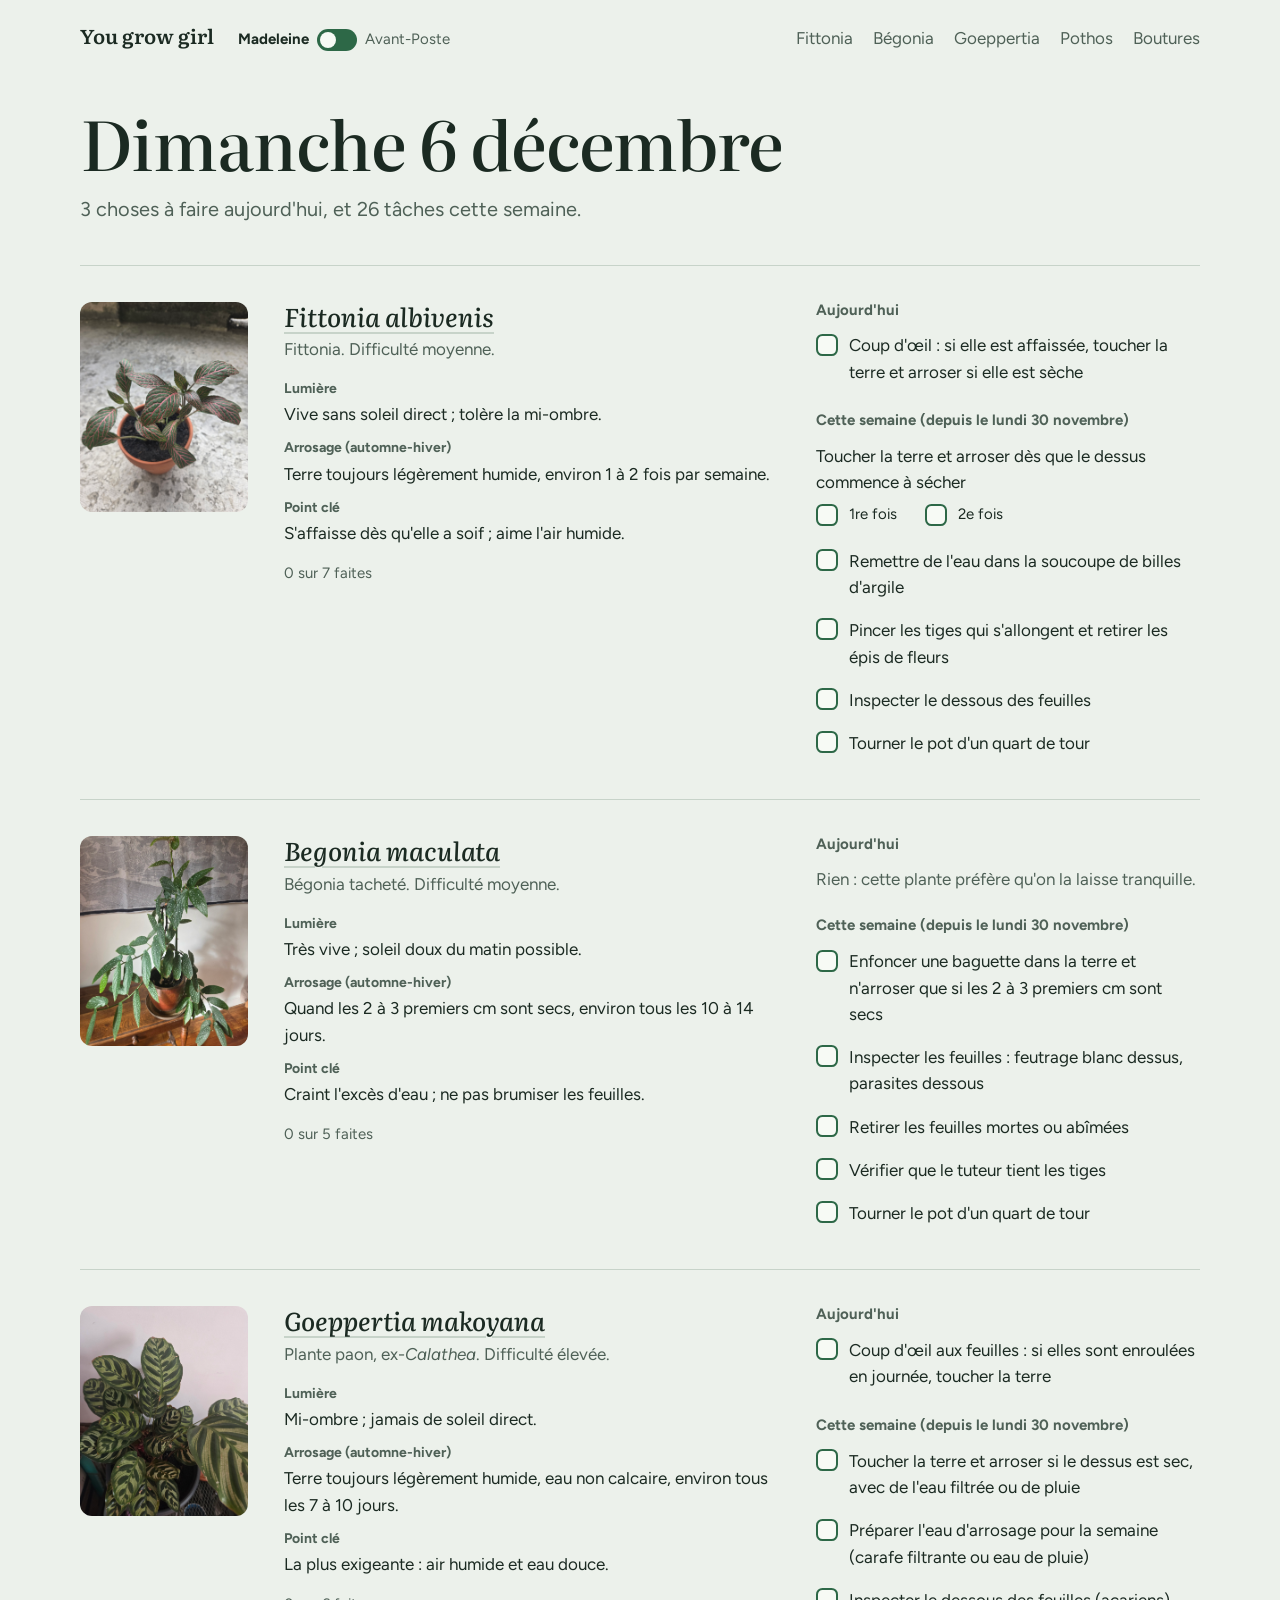
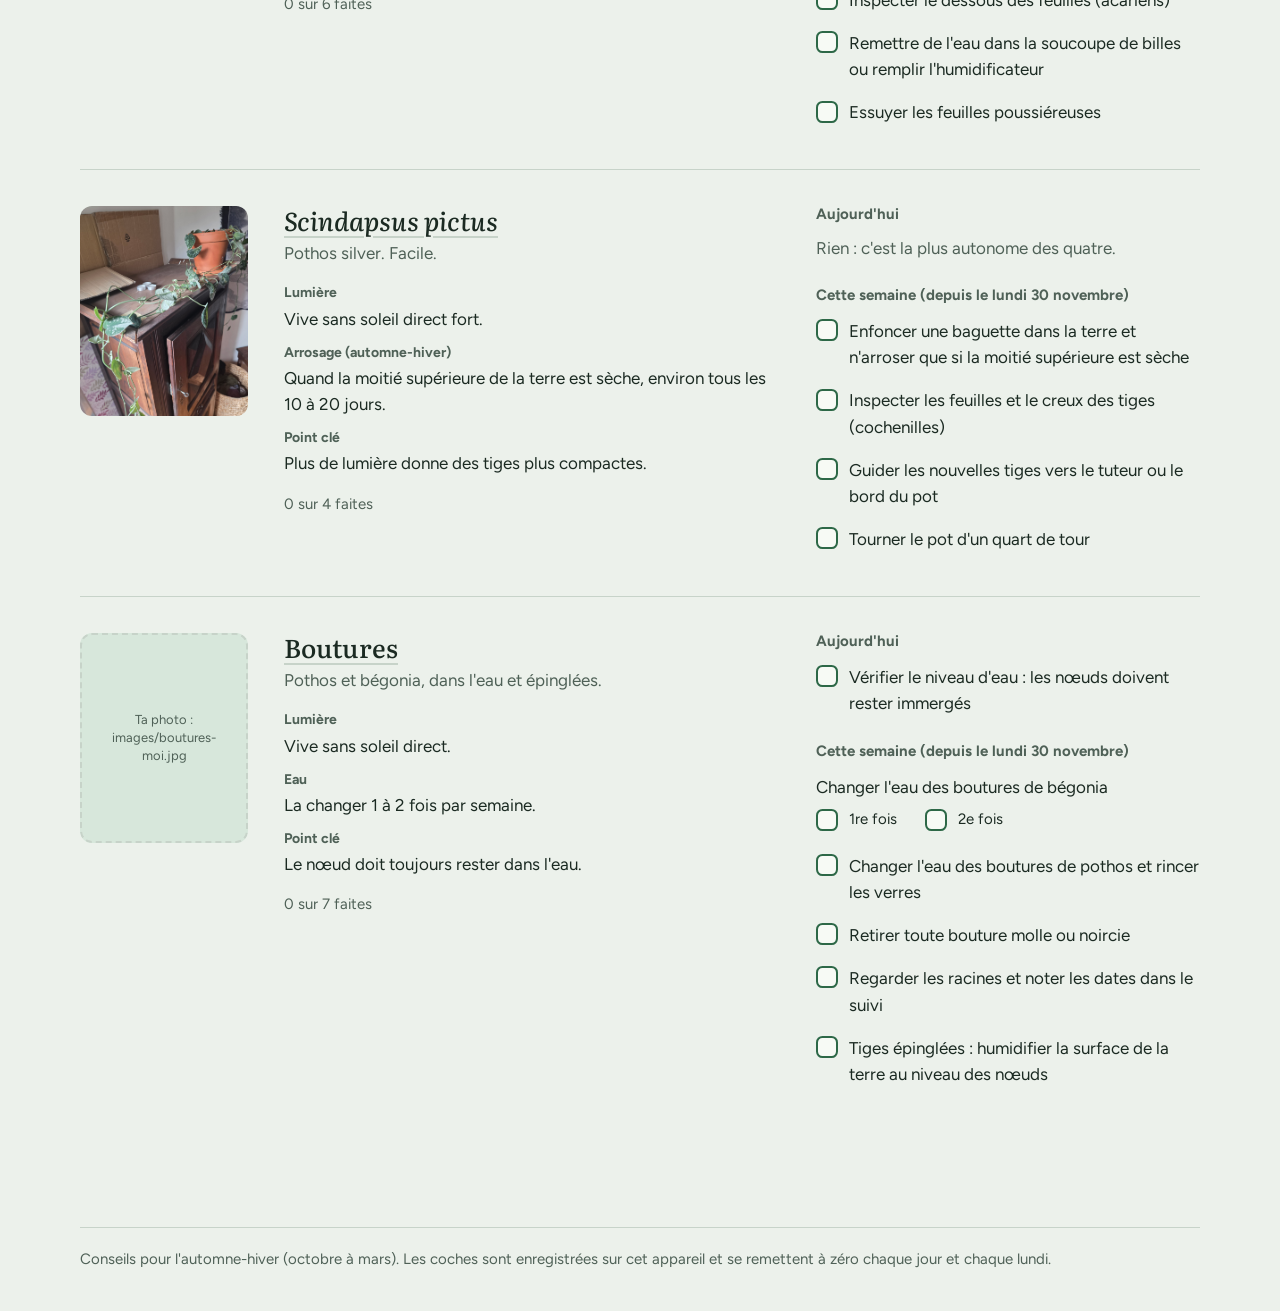
==== commit 7efcf8d5: "Retirer les barres vertes décoratives de la liste des plantes Les barres à motif à gauche de chaque " ====
--- a/index.html
+++ b/index.html
@@ -48,7 +48,6 @@
 
       <!-- ===== Fittonia ===== -->
       <li class="ligne" id="fittonia">
-        <div class="motif motif-fittonia" aria-hidden="true"></div>
         <figure class="photo ligne-photo">
           <div class="cadre" data-vide="Ta photo : images/fittonia-moi.jpg">
             <img src="images/fittonia-moi.jpg" alt="Ma Fittonia" loading="lazy"
@@ -70,7 +69,6 @@
 
       <!-- ===== Begonia maculata ===== -->
       <li class="ligne" id="begonia">
-        <div class="motif motif-begonia" aria-hidden="true"></div>
         <figure class="photo ligne-photo">
           <div class="cadre" data-vide="Ta photo : images/begonia-moi.jpg">
             <img src="images/begonia-moi.jpg" alt="Mon Begonia maculata" loading="lazy"
@@ -92,7 +90,6 @@
 
       <!-- ===== Goeppertia makoyana ===== -->
       <li class="ligne" id="goeppertia">
-        <div class="motif motif-goeppertia" aria-hidden="true"></div>
         <figure class="photo ligne-photo">
           <div class="cadre" data-vide="Ta photo : images/goeppertia-moi.jpg">
             <img src="images/goeppertia-moi.jpg" alt="Ma Goeppertia makoyana" loading="lazy"
@@ -114,7 +111,6 @@
 
       <!-- ===== Pothos silver ===== -->
       <li class="ligne" id="pothos">
-        <div class="motif motif-pothos" aria-hidden="true"></div>
         <figure class="photo ligne-photo">
           <div class="cadre" data-vide="Ta photo : images/pothos-moi.jpg">
             <img src="images/pothos-moi.jpg" alt="Mon pothos silver" loading="lazy"
@@ -136,7 +132,6 @@
 
       <!-- ===== Boutures ===== -->
       <li class="ligne" id="boutures">
-        <div class="motif motif-boutures" aria-hidden="true"></div>
         <figure class="photo ligne-photo">
           <div class="cadre" data-vide="Ta photo : images/boutures-moi.jpg">
             <img src="images/boutures-moi.jpg" alt="Mes boutures dans l'eau" loading="lazy"
--- a/style.css
+++ b/style.css
@@ -298,21 +298,11 @@
   display: grid;
   grid-template-columns: 6.5rem minmax(0, 1fr);
   grid-template-areas:
-    "motif motif"
     "photo infos"
     "taches taches";
   gap: 1rem 1.25rem;
-  padding: 0 0 2.25rem;
-}
-
-.ligne + .ligne {
-  padding-top: 0;
-}
-
-.ligne .motif {
-  grid-area: motif;
-  height: 0.9rem;
-  border-radius: 0.3rem;
+  padding: 1.75rem 0;
+  border-top: 1px solid var(--ligne);
 }
 
 .ligne-photo {
@@ -383,10 +373,10 @@
 
 @media (min-width: 48rem) {
   .ligne {
-    grid-template-columns: 0.75rem 9rem minmax(0, 1fr);
+    grid-template-columns: 9rem minmax(0, 1fr);
     grid-template-areas:
-      "motif photo infos"
-      "motif photo taches";
+      "photo infos"
+      "photo taches";
     gap: 1.25rem 1.75rem;
     padding: 2.25rem 0;
     border-top: 1px solid var(--ligne);
@@ -395,17 +385,12 @@
   .ligne + .ligne {
     padding-top: 2.25rem;
   }
-
-  .ligne .motif {
-    height: auto;
-    border-radius: 0.375rem;
-  }
 }
 
 @media (min-width: 68rem) {
   .ligne {
-    grid-template-columns: 0.75rem 10.5rem minmax(0, 1fr) minmax(19rem, 24rem);
-    grid-template-areas: "motif photo infos taches";
+    grid-template-columns: 10.5rem minmax(0, 1fr) minmax(19rem, 24rem);
+    grid-template-areas: "photo infos taches";
     gap: 2.25rem;
   }
 
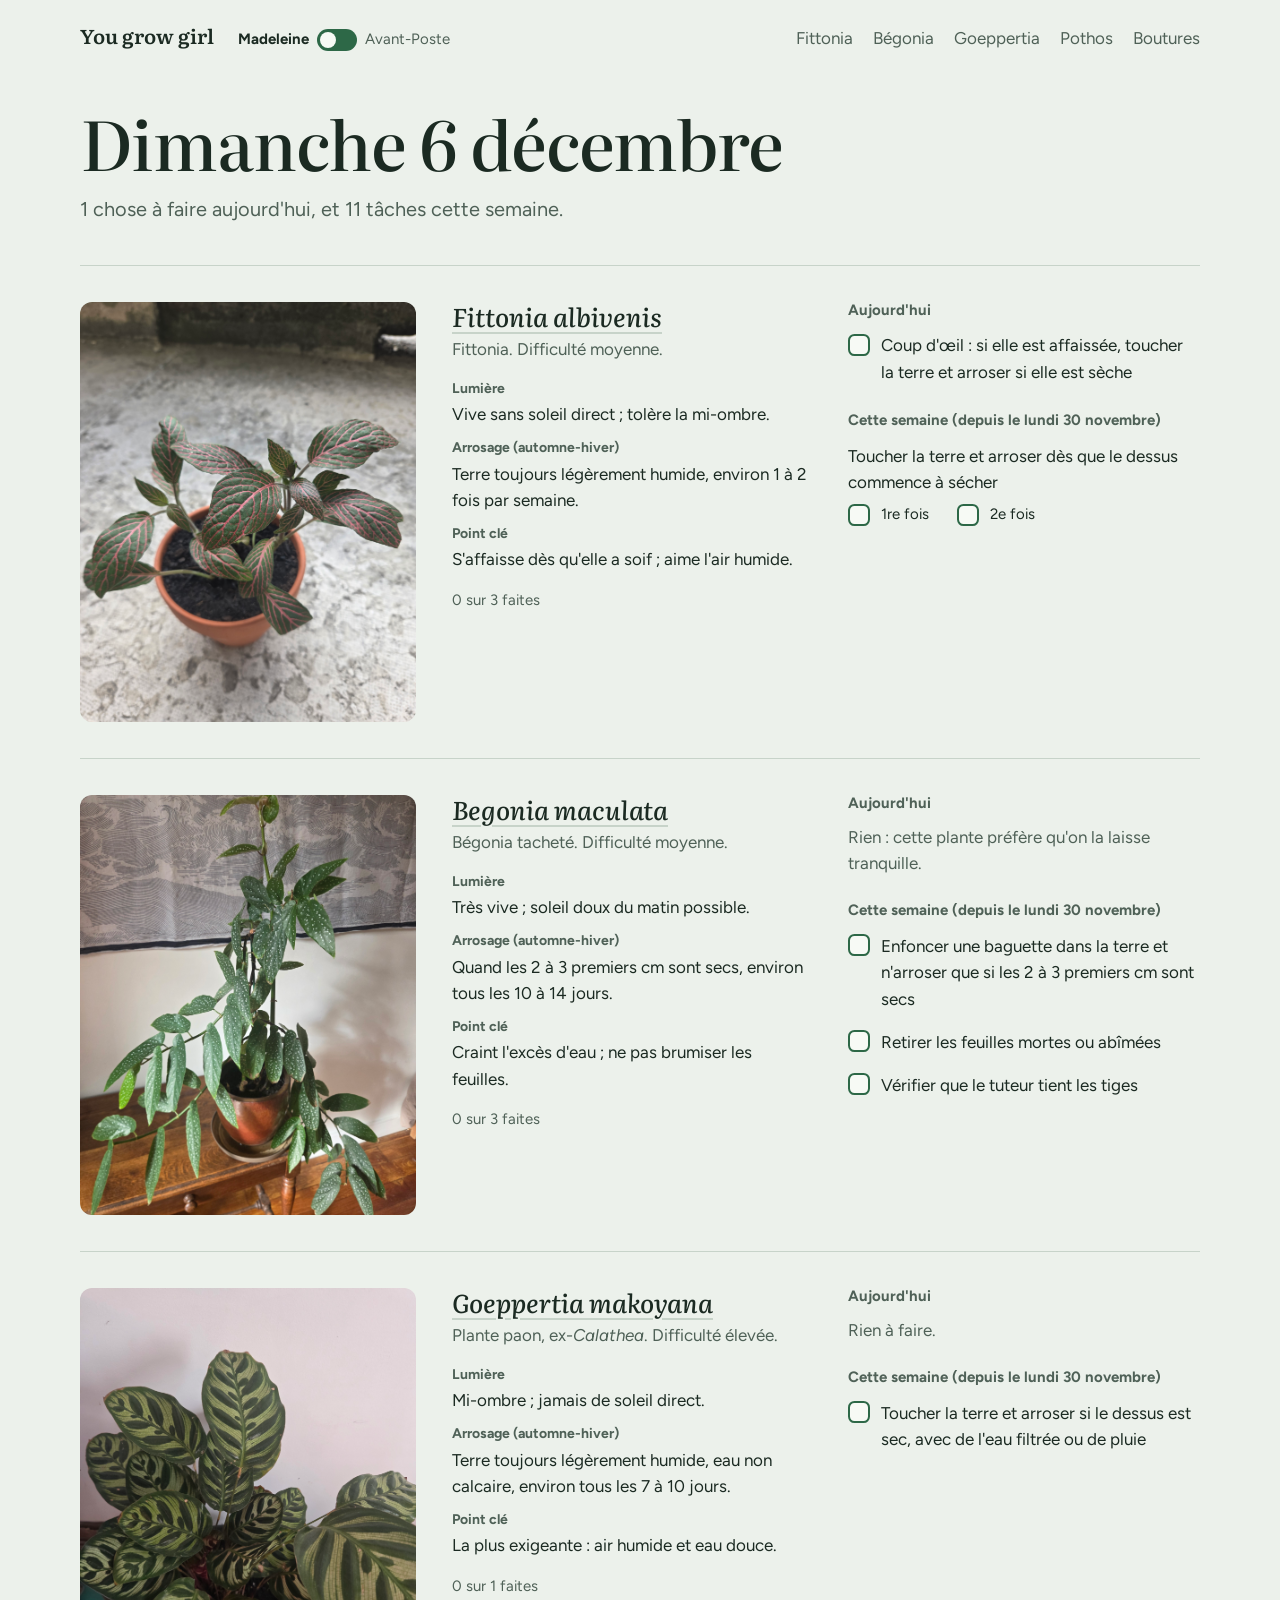
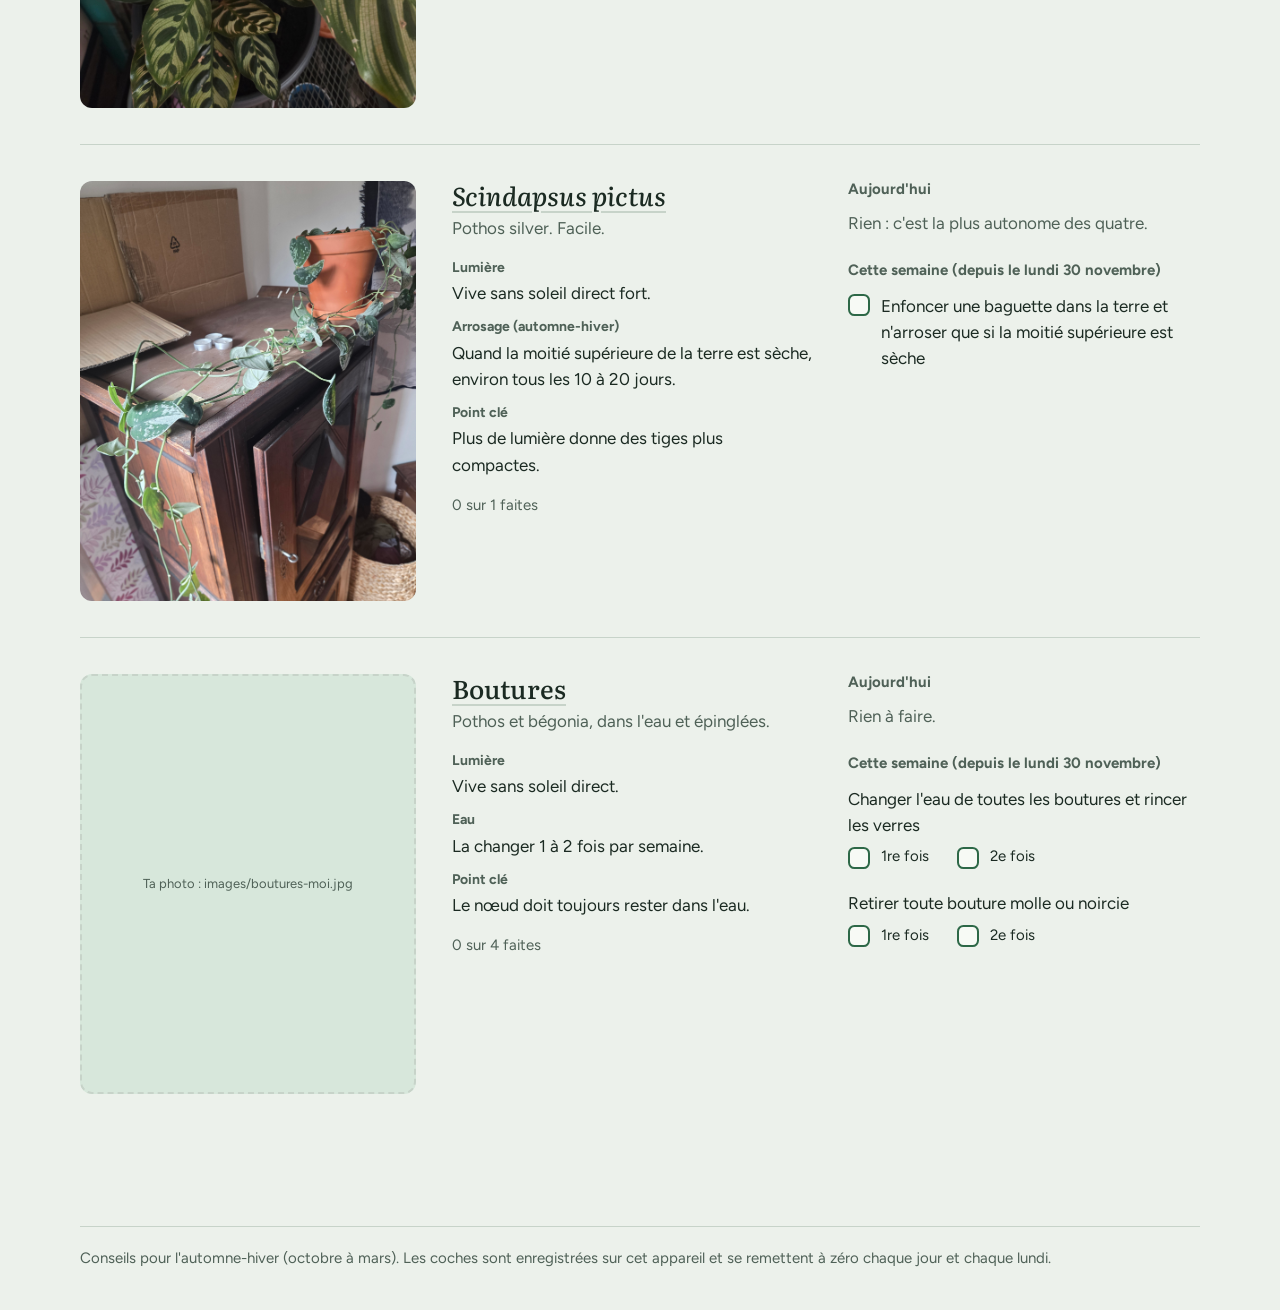
==== commit cec11be9: "Forcer les navigateurs à charger la nouvelle version du style Ajoute un numéro de version aux liens " ====
--- a/index.html
+++ b/index.html
@@ -9,7 +9,7 @@
   <link rel="preconnect" href="https://fonts.googleapis.com">
   <link rel="preconnect" href="https://fonts.gstatic.com" crossorigin>
   <link rel="stylesheet" href="https://fonts.googleapis.com/css2?family=Figtree:ital,wght@0,400;0,600;0,700;1,400&family=Literata:ital,opsz,wght@0,7..72,400..700;1,7..72,400..700&display=swap">
-  <link rel="stylesheet" href="style.css">
+  <link rel="stylesheet" href="style.css?v=20261125b">
 </head>
 <body>
 
@@ -159,7 +159,7 @@
     </footer>
   </main>
 
-  <script src="taches.js"></script>
-  <script src="app.js"></script>
+  <script src="taches.js?v=20261125b"></script>
+  <script src="app.js?v=20261125b"></script>
 </body>
 </html>
--- a/style.css
+++ b/style.css
@@ -130,26 +130,6 @@
   white-space: nowrap;
 }
 
-/* ---------- Motifs de feuilles ---------- */
-
-.motif {
-  background-color: var(--feuille);
-  background-repeat: repeat;
-}
-
-.motif-fittonia { background-image: url("motifs/fittonia.svg"); }
-.motif-begonia { background-image: url("motifs/begonia.svg"); }
-.motif-goeppertia { background-image: url("motifs/goeppertia.svg"); }
-.motif-pothos { background-image: url("motifs/pothos.svg"); }
-.motif-boutures { background-image: url("motifs/boutures.svg"); }
-
-.motif-tradescantia-fluminensis { background-image: url("avant-poste/motifs/tradescantia-fluminensis.svg"); }
-.motif-tradescantia-pallida { background-image: url("avant-poste/motifs/tradescantia-pallida.svg"); }
-.motif-beaucarnea { background-image: url("avant-poste/motifs/beaucarnea.svg"); }
-.motif-dracaena { background-image: url("avant-poste/motifs/dracaena.svg"); }
-.motif-anthurium { background-image: url("avant-poste/motifs/anthurium.svg"); }
-.motif-yucca { background-image: url("avant-poste/motifs/yucca.svg"); }
-
 /* ---------- En-tête ---------- */
 
 .entete {
@@ -296,10 +276,11 @@
 
 .ligne {
   display: grid;
-  grid-template-columns: 6.5rem minmax(0, 1fr);
+  grid-template-columns: minmax(0, 1fr);
   grid-template-areas:
-    "photo infos"
-    "taches taches";
+    "photo"
+    "infos"
+    "taches";
   gap: 1rem 1.25rem;
   padding: 1.75rem 0;
   border-top: 1px solid var(--ligne);
@@ -308,6 +289,8 @@
 .ligne-photo {
   grid-area: photo;
   align-self: start;
+  width: 100%;
+  max-width: 26rem;
 }
 
 .ligne-infos {
@@ -373,7 +356,7 @@
 
 @media (min-width: 48rem) {
   .ligne {
-    grid-template-columns: 9rem minmax(0, 1fr);
+    grid-template-columns: 17rem minmax(0, 1fr);
     grid-template-areas:
       "photo infos"
       "photo taches";
@@ -389,7 +372,7 @@
 
 @media (min-width: 68rem) {
   .ligne {
-    grid-template-columns: 10.5rem minmax(0, 1fr) minmax(19rem, 24rem);
+    grid-template-columns: 21rem minmax(0, 1fr) minmax(17rem, 22rem);
     grid-template-areas: "photo infos taches";
     gap: 2.25rem;
   }
@@ -568,10 +551,6 @@
 
 /* ---------- Page d'une plante ---------- */
 
-.bandeau {
-  height: clamp(4.5rem, 12vw, 8rem);
-}
-
 .titre-plante {
   padding: 2rem 0 2rem;
 }
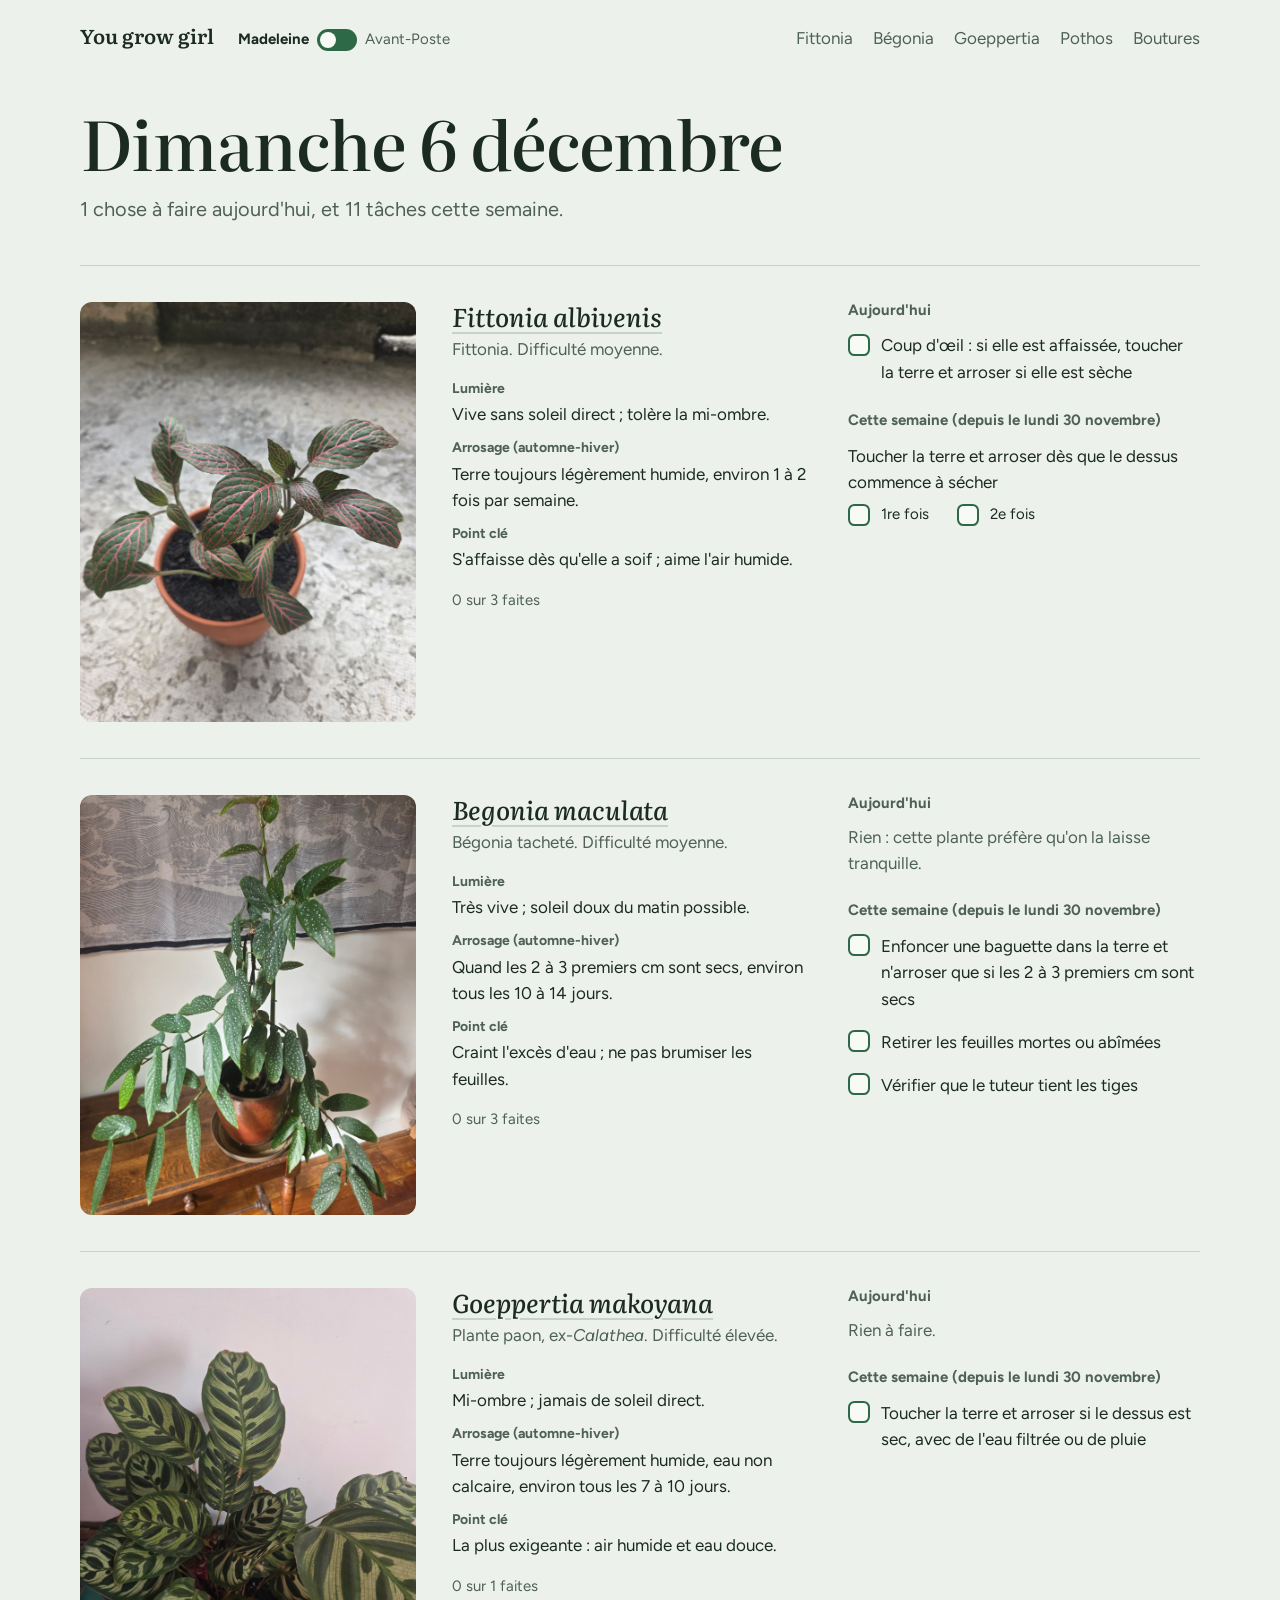
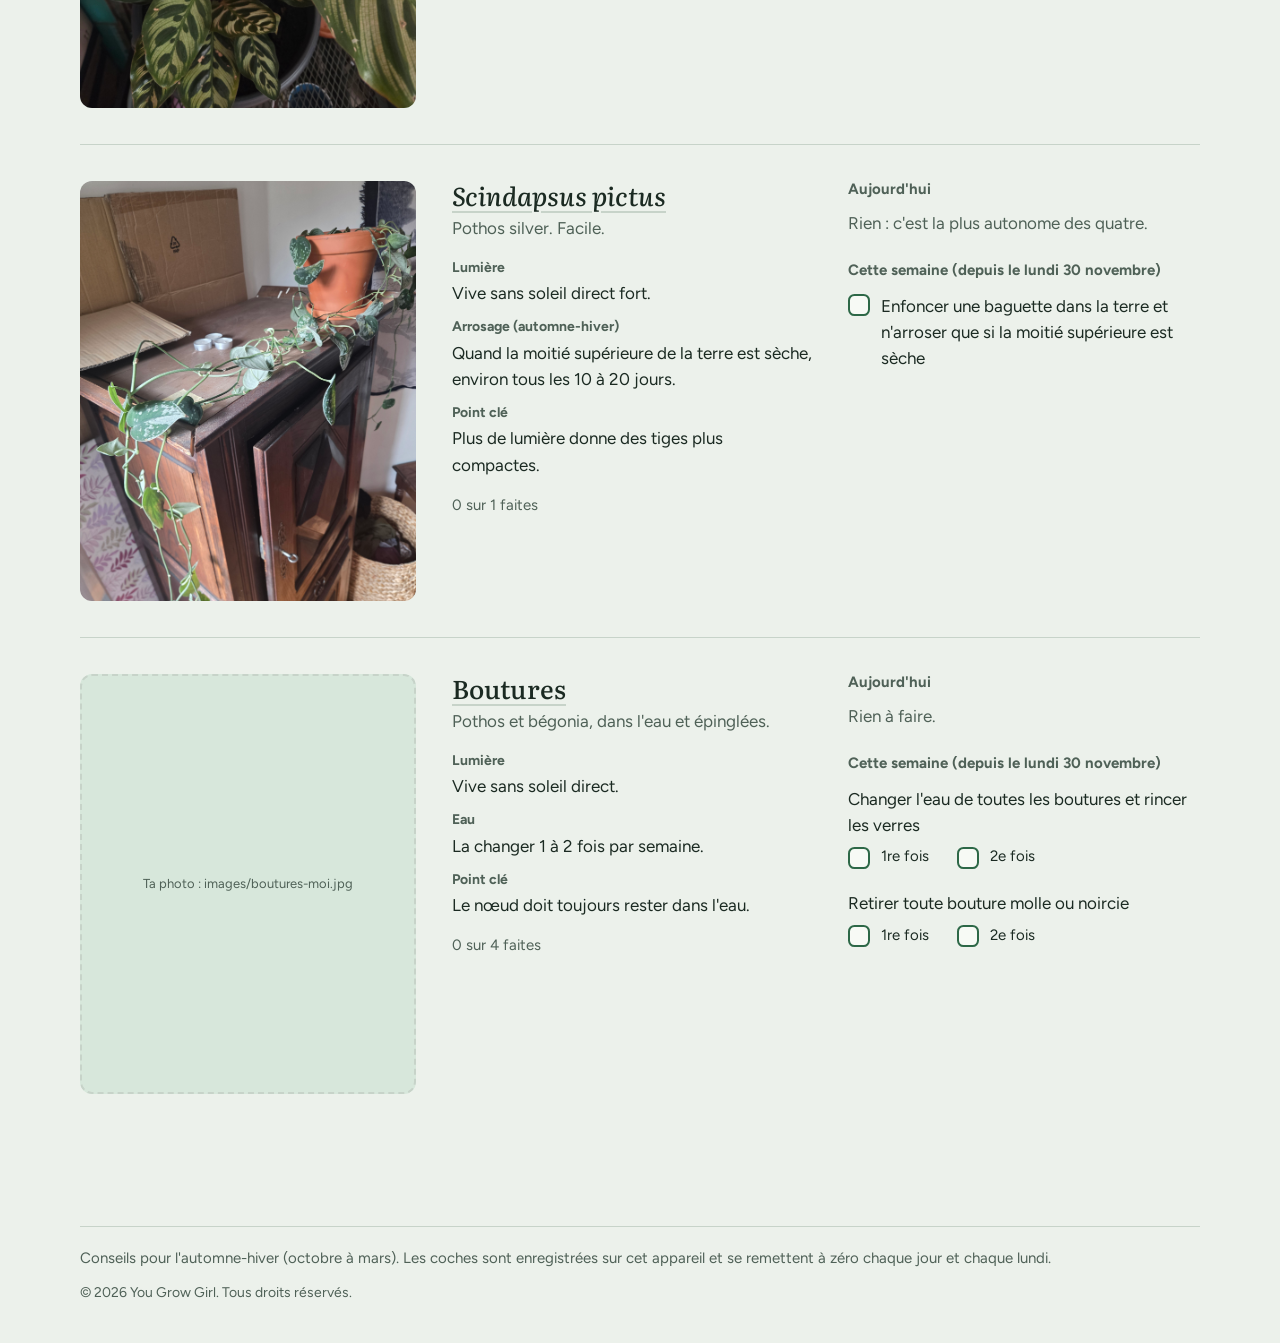
==== commit 37a24864: "Ajouter un copyright en bas de chaque page « © 2026 You Grow Girl. Tous droits réservés. » dans le p" ====
--- a/index.html
+++ b/index.html
@@ -9,7 +9,7 @@
   <link rel="preconnect" href="https://fonts.googleapis.com">
   <link rel="preconnect" href="https://fonts.gstatic.com" crossorigin>
   <link rel="stylesheet" href="https://fonts.googleapis.com/css2?family=Figtree:ital,wght@0,400;0,600;0,700;1,400&family=Literata:ital,opsz,wght@0,7..72,400..700;1,7..72,400..700&display=swap">
-  <link rel="stylesheet" href="style.css?v=20261125b">
+  <link rel="stylesheet" href="style.css?v=20261126">
 </head>
 <body>
 
@@ -154,12 +154,13 @@
     </ol>
 
     <footer class="pied">
-      Conseils pour l'automne-hiver (octobre à mars). Les coches sont enregistrées sur cet appareil
-      et se remettent à zéro chaque jour et chaque lundi.
+      <p>Conseils pour l'automne-hiver (octobre à mars). Les coches sont enregistrées sur cet appareil
+      et se remettent à zéro chaque jour et chaque lundi.</p>
+      <p class="copyright">© 2026 You Grow Girl. Tous droits réservés.</p>
     </footer>
   </main>
 
-  <script src="taches.js?v=20261125b"></script>
-  <script src="app.js?v=20261125b"></script>
+  <script src="taches.js?v=20261126"></script>
+  <script src="app.js?v=20261126"></script>
 </body>
 </html>
--- a/style.css
+++ b/style.css
@@ -914,3 +914,12 @@
     transition: none;
   }
 }
+
+.pied p {
+  margin: 0;
+}
+
+.pied .copyright {
+  margin-top: 0.75rem;
+  font-size: 0.875rem;
+}
